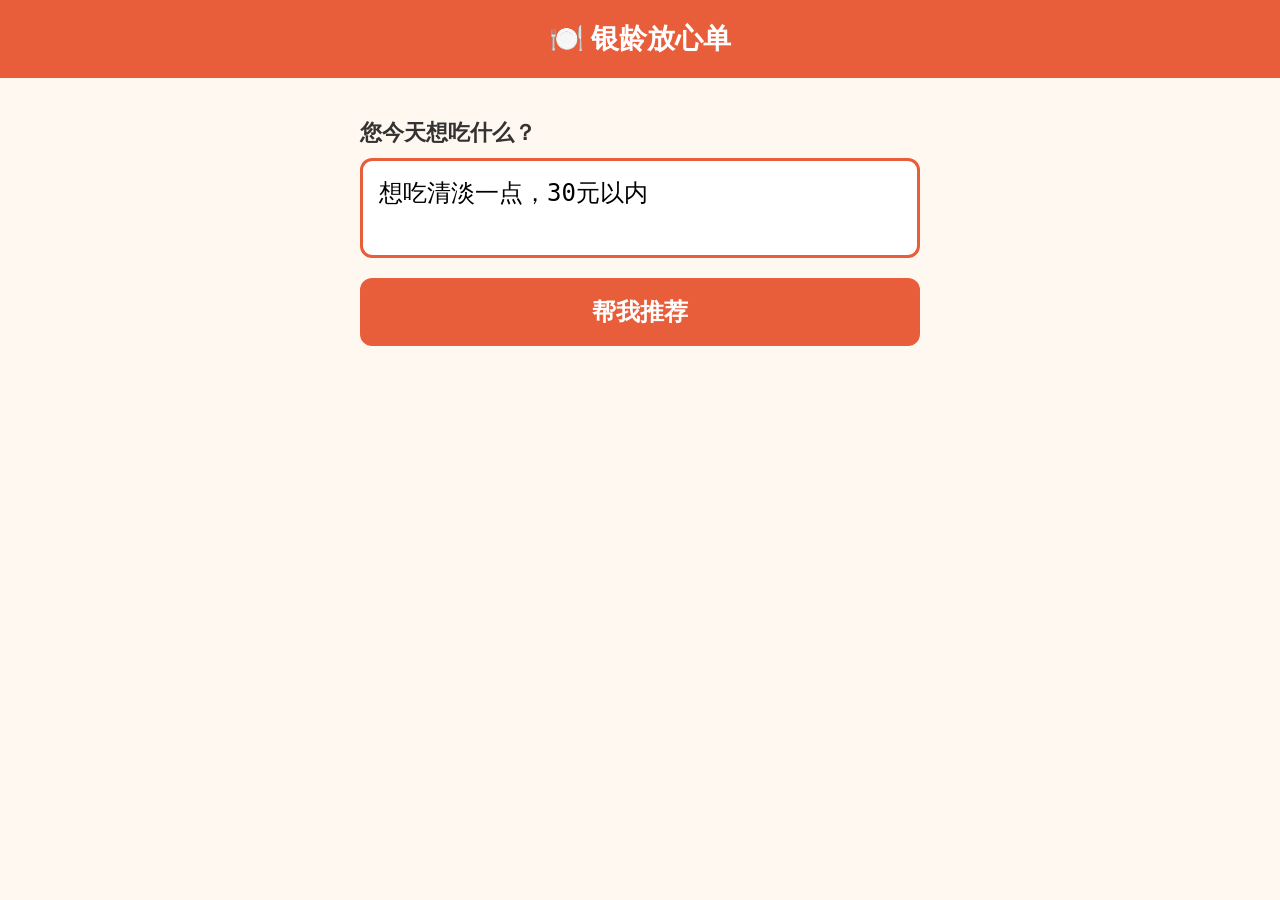
==== frontend/elder/index.html @ e3188aa1 "初始化项目骨架：FastAPI后端 + 分层架构 + 接口契约 + 模拟数据 + 前端页面模板" ====
﻿<!DOCTYPE html>
<html lang="zh-CN">
<head>
<meta charset="UTF-8">
<meta name="viewport" content="width=device-width, initial-scale=1.0">
<title>银龄放心单 - 老人端</title>
<style>
  * { margin: 0; padding: 0; box-sizing: border-box; }
  body { font-family: "Microsoft YaHei", sans-serif; background: #FFF8F0; color: #333; min-height: 100vh; }
  .header { background: #E85D3A; color: #fff; padding: 20px; text-align: center; font-size: 28px; font-weight: bold; }
  .container { max-width: 600px; margin: 0 auto; padding: 20px; }
  .input-area { margin: 20px 0; }
  .input-area label { font-size: 22px; font-weight: bold; display: block; margin-bottom: 10px; }
  .input-area textarea {
    width: 100%; height: 100px; font-size: 24px; padding: 16px;
    border: 3px solid #E85D3A; border-radius: 12px; resize: none;
  }
  .btn {
    display: block; width: 100%; padding: 18px; font-size: 24px; font-weight: bold;
    border: none; border-radius: 12px; cursor: pointer; margin-top: 16px; color: #fff;
  }
  .btn-primary { background: #E85D3A; }
  .btn-primary:hover { background: #D14A28; }
  .btn-success { background: #4CAF50; }
  .btn-success:hover { background: #388E3C; }
  .meal-card {
    background: #fff; border: 3px solid #ddd; border-radius: 16px;
    padding: 20px; margin: 12px 0; font-size: 20px; cursor: pointer;
    transition: all 0.2s;
  }
  .meal-card:hover { border-color: #E85D3A; box-shadow: 0 4px 12px rgba(232,93,58,0.2); }
  .meal-card.selected { border-color: #E85D3A; background: #FFF0EB; }
  .meal-name { font-size: 24px; font-weight: bold; color: #E85D3A; }
  .meal-desc { margin: 8px 0; color: #666; font-size: 18px; }
  .meal-price { font-size: 22px; font-weight: bold; color: #333; }
  .meal-tags { margin-top: 8px; }
  .tag { display: inline-block; background: #FFF0EB; color: #E85D3A; padding: 4px 12px; border-radius: 20px; font-size: 14px; margin-right: 6px; }
  .query-summary { background: #E3F2FD; border-radius: 12px; padding: 16px; margin: 16px 0; font-size: 18px; }
  .hidden { display: none; }
  .order-status {
    background: #fff; border: 3px solid #4CAF50; border-radius: 16px;
    padding: 24px; margin: 16px 0; text-align: center;
  }
  .order-status h2 { color: #4CAF50; font-size: 26px; }
  .status-label { font-size: 22px; color: #E85D3A; font-weight: bold; margin: 12px 0; }
  .confirm-area { text-align: center; margin-top: 20px; }
</style>
</head>
<body>
<div class="header">🍽️ 银龄放心单</div>
<div class="container">
  <!-- Step 1: Input -->
  <div id="step-input" class="input-area">
    <label for="userInput">您今天想吃什么？</label>
    <textarea id="userInput" placeholder="例如：想吃清淡一点，30元以内">想吃清淡一点，30元以内</textarea>
    <button class="btn btn-primary" onclick="getRecommendations()">帮我推荐</button>
  </div>

  <!-- Step 2: Recommendations -->
  <div id="step-recommend" class="hidden">
    <div class="query-summary" id="querySummary"></div>
    <div id="mealList"></div>
    <button class="btn btn-primary hidden" id="btnOrder" onclick="placeOrder()">就选这个，下单</button>
  </div>

  <!-- Step 3: Order Status -->
  <div id="step-order" class="hidden">
    <div class="order-status">
      <h2>✅ 已下单</h2>
      <p class="status-label" id="orderStatusText">订单准备中...</p>
      <p id="orderDetail"></p>
      <button class="btn btn-primary" style="margin-top:16px" onclick="advanceOrder()">模拟下一步（制作/配送）</button>
    </div>
  </div>

  <!-- Step 4: Confirm -->
  <div id="step-confirm" class="hidden">
    <div class="order-status" style="border-color:#E85D3A">
      <h2 style="color:#E85D3A">📦 外卖已送达</h2>
      <p style="font-size:20px;margin:12px 0">您已经收到餐食了吗？</p>
      <div class="confirm-area">
        <button class="btn btn-success" onclick="confirmReceived()">我收到了</button>
      </div>
    </div>
  </div>

  <!-- Done -->
  <div id="step-done" class="hidden">
    <div class="order-status">
      <h2>🎉 已确认收餐</h2>
      <p style="font-size:20px;margin:12px 0">祝您用餐愉快！</p>
      <button class="btn btn-primary" style="margin-top:16px" onclick="location.reload()">再点一单</button>
    </div>
  </div>
</div>

<script>
const API = 'http://localhost:8000';
let selectedMealId = null;
let orderId = null;

function showStep(step) {
  ['step-input','step-recommend','step-order','step-confirm','step-done'].forEach(s => {
    document.getElementById(s).classList.add('hidden');
  });
  document.getElementById(step).classList.remove('hidden');
}

async function getRecommendations() {
  const text = document.getElementById('userInput').value.trim();
  if (!text) return alert('请输入您的需求');
  const res = await fetch(API + '/api/meals/recommend', {
    method: 'POST', headers: {'Content-Type':'application/json'},
    body: JSON.stringify({ text_input: text })
  });
  const data = await res.json();
  document.getElementById('querySummary').textContent = '🔍 ' + data.query_summary;
  const list = document.getElementById('mealList');
  list.innerHTML = '';
  const tagMap = {low_oil:'低油',low_salt:'低盐',low_sugar:'低糖',soft_food:'软烂',none:'无'};
  data.meals.forEach(meal => {
    const tags = (meal.dietary_tags||[]).map(t => '<span class="tag">' + (tagMap[t]||t) + '</span>').join('');
    const card = document.createElement('div');
    card.className = 'meal-card';
    card.innerHTML = '<div class="meal-name">' + meal.name + '</div>' +
      '<div class="meal-desc">' + meal.description + '</div>' +
      '<div class="meal-price">¥' + meal.price + '</div>' +
      '<div class="meal-tags">' + tags + '</div>';
    card.onclick = () => {
      document.querySelectorAll('.meal-card').forEach(c => c.classList.remove('selected'));
      card.classList.add('selected');
      selectedMealId = meal.id;
      document.getElementById('btnOrder').classList.remove('hidden');
    };
    list.appendChild(card);
  });
  showStep('step-recommend');
}

async function placeOrder() {
  if (!selectedMealId) return;
  const res = await fetch(API + '/api/orders', {
    method: 'POST', headers: {'Content-Type':'application/json'},
    body: JSON.stringify({ meal_id: selectedMealId, elder_id: 'elder_001', family_id: 'family_001' })
  });
  const data = await res.json();
  orderId = data.order_id;
  document.getElementById('orderStatusText').textContent = '状态：已创建，等待制作';
  document.getElementById('orderDetail').textContent = '订单号：' + orderId;
  showStep('step-order');
}

async function advanceOrder() {
  const res = await fetch(API + '/api/orders/' + orderId + '/advance', { method: 'POST' });
  const data = await res.json();
  const statusMap = {created:'已创建',paid:'已支付',preparing:'制作中',delivering:'配送中',delivered:'已送达'};
  document.getElementById('orderStatusText').textContent = '状态：' + (statusMap[data.status] || data.status);
  if (data.status === 'delivered') {
    showStep('step-confirm');
  }
}

async function confirmReceived() {
  const res = await fetch(API + '/api/orders/confirm', {
    method: 'POST', headers: {'Content-Type':'application/json'},
    body: JSON.stringify({ order_id: orderId, action: 'confirm' })
  });
  showStep('step-done');
}
</script>
</body>
</html>
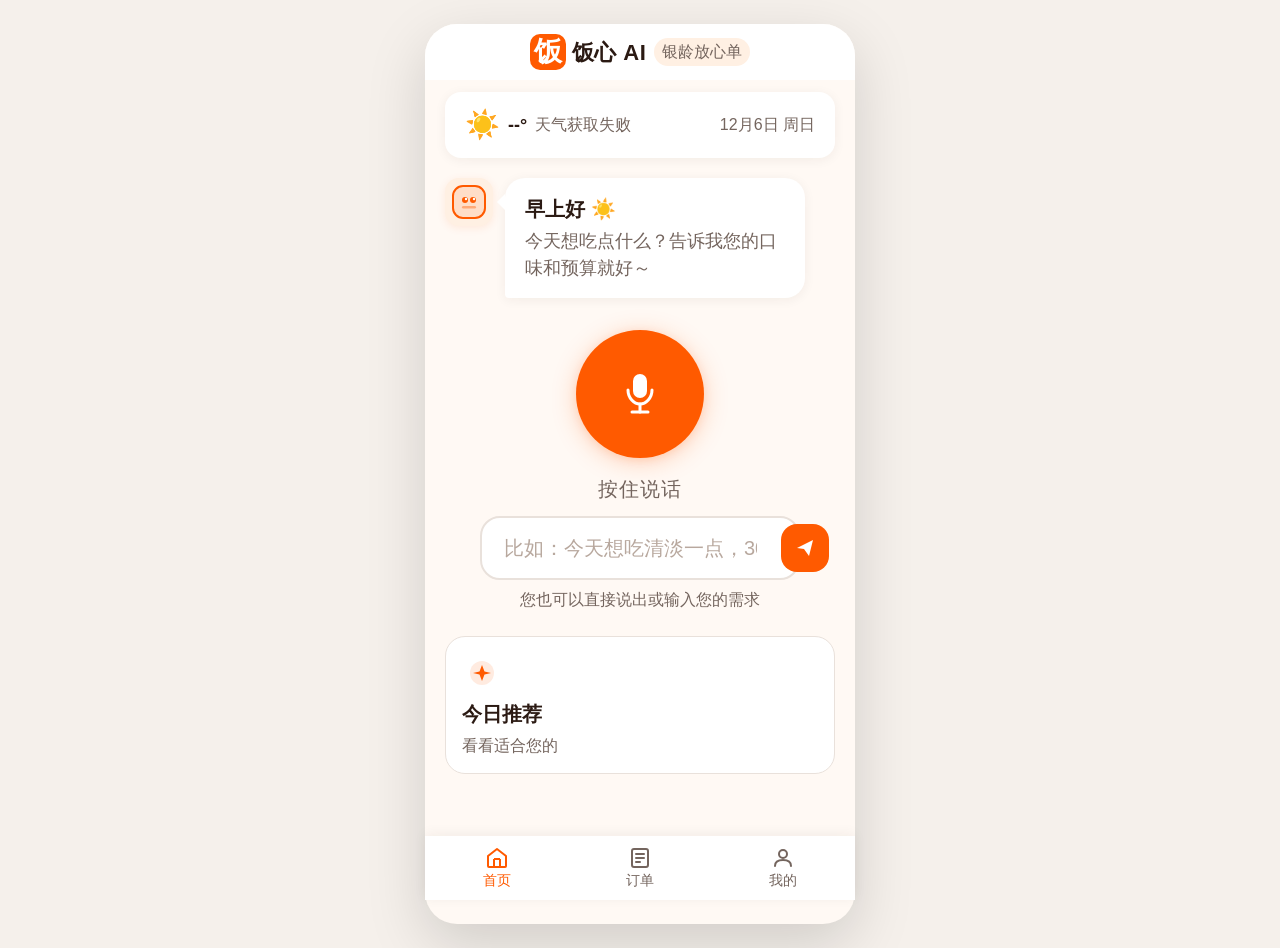
==== commit 92e3ed7c: "v1.0.0 Silver-Meal 完成fit初始化，基线可用版本" ====
--- a/frontend/elder/index.html
+++ b/frontend/elder/index.html
@@ -1,172 +1,585 @@
-﻿<!DOCTYPE html>
+<!DOCTYPE html>
 <html lang="zh-CN">
 <head>
-<meta charset="UTF-8">
-<meta name="viewport" content="width=device-width, initial-scale=1.0">
-<title>银龄放心单 - 老人端</title>
-<style>
-  * { margin: 0; padding: 0; box-sizing: border-box; }
-  body { font-family: "Microsoft YaHei", sans-serif; background: #FFF8F0; color: #333; min-height: 100vh; }
-  .header { background: #E85D3A; color: #fff; padding: 20px; text-align: center; font-size: 28px; font-weight: bold; }
-  .container { max-width: 600px; margin: 0 auto; padding: 20px; }
-  .input-area { margin: 20px 0; }
-  .input-area label { font-size: 22px; font-weight: bold; display: block; margin-bottom: 10px; }
-  .input-area textarea {
-    width: 100%; height: 100px; font-size: 24px; padding: 16px;
-    border: 3px solid #E85D3A; border-radius: 12px; resize: none;
-  }
-  .btn {
-    display: block; width: 100%; padding: 18px; font-size: 24px; font-weight: bold;
-    border: none; border-radius: 12px; cursor: pointer; margin-top: 16px; color: #fff;
-  }
-  .btn-primary { background: #E85D3A; }
-  .btn-primary:hover { background: #D14A28; }
-  .btn-success { background: #4CAF50; }
-  .btn-success:hover { background: #388E3C; }
-  .meal-card {
-    background: #fff; border: 3px solid #ddd; border-radius: 16px;
-    padding: 20px; margin: 12px 0; font-size: 20px; cursor: pointer;
-    transition: all 0.2s;
-  }
-  .meal-card:hover { border-color: #E85D3A; box-shadow: 0 4px 12px rgba(232,93,58,0.2); }
-  .meal-card.selected { border-color: #E85D3A; background: #FFF0EB; }
-  .meal-name { font-size: 24px; font-weight: bold; color: #E85D3A; }
-  .meal-desc { margin: 8px 0; color: #666; font-size: 18px; }
-  .meal-price { font-size: 22px; font-weight: bold; color: #333; }
-  .meal-tags { margin-top: 8px; }
-  .tag { display: inline-block; background: #FFF0EB; color: #E85D3A; padding: 4px 12px; border-radius: 20px; font-size: 14px; margin-right: 6px; }
-  .query-summary { background: #E3F2FD; border-radius: 12px; padding: 16px; margin: 16px 0; font-size: 18px; }
-  .hidden { display: none; }
-  .order-status {
-    background: #fff; border: 3px solid #4CAF50; border-radius: 16px;
-    padding: 24px; margin: 16px 0; text-align: center;
-  }
-  .order-status h2 { color: #4CAF50; font-size: 26px; }
-  .status-label { font-size: 22px; color: #E85D3A; font-weight: bold; margin: 12px 0; }
-  .confirm-area { text-align: center; margin-top: 20px; }
-</style>
+  <meta charset="UTF-8">
+  <meta name="viewport" content="width=device-width, initial-scale=1.0, user-scalable=no">
+  <meta http-equiv="Cache-Control" content="no-cache, no-store, must-revalidate">
+  <meta http-equiv="Pragma" content="no-cache">
+  <meta http-equiv="Expires" content="0">
+  <title>饭心 AI · 银龄放心单</title>
+  <link rel="stylesheet" href="css/style.css?v=20260802l">
 </head>
 <body>
-<div class="header">🍽️ 银龄放心单</div>
-<div class="container">
-  <!-- Step 1: Input -->
-  <div id="step-input" class="input-area">
-    <label for="userInput">您今天想吃什么？</label>
-    <textarea id="userInput" placeholder="例如：想吃清淡一点，30元以内">想吃清淡一点，30元以内</textarea>
-    <button class="btn btn-primary" onclick="getRecommendations()">帮我推荐</button>
+
+<div class="app-container">
+
+  <!-- ============================================================ -->
+  <!-- 共享 Toast                                                      -->
+  <!-- ============================================================ -->
+  <div class="toast" id="toast" style="display:none;"></div>
+
+  <!-- 家属留言弹窗 -->
+  <div class="msg-popup hide" id="msgPopup">
+    <div class="msg-popup-inner" id="msgPopupInner">
+      <div class="msg-popup-icon">💬</div>
+      <div class="msg-popup-text">
+        <div class="msg-popup-from"><span id="msgPopupFrom">家属留言</span><span class="time" id="msgPopupTime"></span></div>
+        <div class="msg-popup-body" id="msgPopupBody"></div>
+      </div>
+      <button class="msg-popup-close" id="msgPopupClose" aria-label="关闭">✕</button>
+    </div>
   </div>
 
-  <!-- Step 2: Recommendations -->
-  <div id="step-recommend" class="hidden">
-    <div class="query-summary" id="querySummary"></div>
-    <div id="mealList"></div>
-    <button class="btn btn-primary hidden" id="btnOrder" onclick="placeOrder()">就选这个，下单</button>
+  <!-- 语音错误提示弹窗 -->
+  <div class="voice-error-overlay" id="voiceErrorOverlay" style="display:none;">
+    <div class="voice-error-box">
+      <div class="voice-error-icon">🎤</div>
+      <p class="voice-error-title">无法使用语音</p>
+      <p class="voice-error-desc" id="voiceErrorDesc"></p>
+      <button class="voice-error-btn" id="voiceErrorClose">我知道了</button>
+    </div>
   </div>
 
-  <!-- Step 3: Order Status -->
-  <div id="step-order" class="hidden">
-    <div class="order-status">
-      <h2>✅ 已下单</h2>
-      <p class="status-label" id="orderStatusText">订单准备中...</p>
-      <p id="orderDetail"></p>
-      <button class="btn btn-primary" style="margin-top:16px" onclick="advanceOrder()">模拟下一步（制作/配送）</button>
+  <!-- 取消订单确认弹窗 -->
+  <div class="cancel-confirm-overlay" id="cancelConfirmOverlay" style="display:none;">
+    <div class="cancel-confirm-box">
+      <div class="cancel-confirm-icon">🤔</div>
+      <p class="cancel-confirm-title">取消订单</p>
+      <p class="cancel-confirm-desc">确定要取消这份订单吗？</p>
+      <div class="cancel-confirm-actions">
+        <button class="cancel-confirm-btn cancel-confirm-btn--no" id="cancelNoBtn">不取消</button>
+        <button class="cancel-confirm-btn cancel-confirm-btn--yes" id="cancelYesBtn">确认取消</button>
+      </div>
     </div>
   </div>
 
-  <!-- Step 4: Confirm -->
-  <div id="step-confirm" class="hidden">
-    <div class="order-status" style="border-color:#E85D3A">
-      <h2 style="color:#E85D3A">📦 外卖已送达</h2>
-      <p style="font-size:20px;margin:12px 0">您已经收到餐食了吗？</p>
-      <div class="confirm-area">
-        <button class="btn btn-success" onclick="confirmReceived()">我收到了</button>
-      </div>
-    </div>
-  </div>
-
-  <!-- Done -->
-  <div id="step-done" class="hidden">
-    <div class="order-status">
-      <h2>🎉 已确认收餐</h2>
-      <p style="font-size:20px;margin:12px 0">祝您用餐愉快！</p>
-      <button class="btn btn-primary" style="margin-top:16px" onclick="location.reload()">再点一单</button>
-    </div>
-  </div>
+  <!-- ============================================================ -->
+  <!-- PAGE 01: AI 首页                                                -->
+  <!-- ============================================================ -->
+  <section class="page page--active" id="page-home">
+    <header class="brand-header">
+      <div class="brand-logo">
+        <div class="logo-icon-text">饭</div>
+        <span class="brand-name">饭心 AI</span>
+      </div>
+      <span class="brand-tag">银龄放心单</span>
+    </header>
+    <div class="weather-strip" id="weatherStrip">
+      <div class="weather-info">
+        <span class="weather-icon" id="weatherIcon">☀️</span>
+        <span class="weather-temp" id="weatherTemp">32°</span>
+        <span class="weather-desc" id="weatherDesc">晴朗</span>
+      </div>
+      <span class="weather-date" id="weatherDate"></span>
+    </div>
+    <div class="greeting-card">
+      <div class="greeting-avatar">
+        <svg viewBox="0 0 40 40" fill="none"><rect x="4" y="4" width="32" height="32" rx="10" fill="#FF5A00" opacity=".12"/><rect x="4" y="4" width="32" height="32" rx="10" stroke="#FF5A00" stroke-width="2"/><circle cx="16" cy="18" r="3" fill="#FF5A00"/><circle cx="24" cy="18" r="3" fill="#FF5A00"/><circle cx="17" cy="17" r="1.2" fill="white"/><circle cx="25" cy="17" r="1.2" fill="white"/><rect x="13" y="24" width="14" height="2.5" rx="1.2" fill="#FF5A00" opacity=".4"/></svg>
+      </div>
+      <div class="greeting-bubble">
+        <p class="greeting-title" id="greetingTitle">下午好 ☀️</p>
+        <p class="greeting-subtitle">今天想吃点什么？告诉我您的口味和预算就好～</p>
+      </div>
+    </div>
+    <div class="voice-section">
+      <button class="voice-btn" id="voiceBtn" aria-label="按住说话">
+        <div class="voice-btn-ring" id="voiceBtnRing"></div>
+        <div class="voice-btn-inner">
+          <svg class="mic-icon" viewBox="0 0 48 48" fill="none"><rect x="17" y="4" width="14" height="24" rx="7" fill="white"/><path d="M12 20C12 28 18 34 24 34C30 34 36 28 36 20" stroke="white" stroke-width="3" stroke-linecap="round"/><line x1="24" y1="34" x2="24" y2="42" stroke="white" stroke-width="3" stroke-linecap="round"/><line x1="16" y1="42" x2="32" y2="42" stroke="white" stroke-width="3" stroke-linecap="round"/></svg>
+        </div>
+      </button>
+      <p class="voice-hint" id="voiceHint">按住说话</p>
+      <div class="voice-fallback" id="voiceFallback">
+        <div class="text-input-group">
+          <input type="text" class="text-input" id="textInput" placeholder="比如：今天想吃清淡一点，30元以内" maxlength="200">
+          <button class="send-btn" id="sendTextBtn" aria-label="发送">
+            <svg viewBox="0 0 24 24" width="24" height="24" fill="none"><path d="M4 12L20 4L16 20L11 13L4 12Z" fill="white"/></svg>
+          </button>
+        </div>
+        <p class="fallback-hint">您也可以直接说出或输入您的需求</p>
+      </div>
+    </div>
+    <div class="quick-actions">
+      <button class="quick-card" id="todayRecommend">
+        <div class="quick-card-icon quick-card-icon--recommend">
+          <svg viewBox="0 0 32 32" fill="none"><circle cx="16" cy="16" r="12" fill="#FF5A00" opacity=".12"/><path d="M16 8L18.5 14.5L25 16L18.5 17.5L16 24L13.5 17.5L7 16L13.5 14.5L16 8Z" fill="#FF5A00"/></svg>
+        </div>
+        <span class="quick-card-label">今日推荐</span>
+        <span class="quick-card-desc">看看适合您的</span>
+      </button>
+      <button class="quick-card quick-card--hidden" id="reorderBtn">
+        <div class="quick-card-icon quick-card-icon--reorder">
+          <svg viewBox="0 0 32 32" fill="none"><rect x="6" y="6" width="20" height="20" rx="4" fill="#FF5A00" opacity=".12"/><path d="M12 16C13.5 14 17 11 20 16C23 21 18 24 16 24C14 24 13 23 12 22" stroke="#FF5A00" stroke-width="2" stroke-linecap="round"/><path d="M12 16L12 12M12 16L16 16" stroke="#FF5A00" stroke-width="2" stroke-linecap="round" stroke-linejoin="round"/></svg>
+        </div>
+        <span class="quick-card-label">再来一份</span>
+        <span class="quick-card-desc" id="reorderDesc">上次点过的</span>
+      </button>
+    </div>
+    <nav class="bottom-nav">
+      <button class="nav-item nav-item--active" data-page="home">
+        <svg class="nav-icon" viewBox="0 0 24 24" fill="none"><path d="M3 10L12 3L21 10V20C21 20.5 20.5 21 20 21H4C3.5 21 3 20.5 3 20V10Z" stroke="currentColor" stroke-width="2" stroke-linejoin="round"/><line x1="9" y1="21" x2="9" y2="13" stroke="currentColor" stroke-width="2"/><line x1="15" y1="21" x2="15" y2="13" stroke="currentColor" stroke-width="2"/><line x1="9" y1="13" x2="15" y2="13" stroke="currentColor" stroke-width="2"/></svg>
+        <span class="nav-label">首页</span>
+      </button>
+      <button class="nav-item" data-page="orders">
+        <svg class="nav-icon" viewBox="0 0 24 24" fill="none"><rect x="4" y="3" width="16" height="18" rx="2" stroke="currentColor" stroke-width="2"/><line x1="8" y1="8" x2="16" y2="8" stroke="currentColor" stroke-width="2" stroke-linecap="round"/><line x1="8" y1="12" x2="16" y2="12" stroke="currentColor" stroke-width="2" stroke-linecap="round"/><line x1="8" y1="16" x2="12" y2="16" stroke="currentColor" stroke-width="2" stroke-linecap="round"/></svg>
+        <span class="nav-label">订单</span>
+      </button>
+      <button class="nav-item" data-page="profile">
+        <svg class="nav-icon" viewBox="0 0 24 24" fill="none"><circle cx="12" cy="8" r="4" stroke="currentColor" stroke-width="2"/><path d="M4 20C4 16 7.5 14 12 14C16.5 14 20 16 20 20" stroke="currentColor" stroke-width="2" stroke-linecap="round"/></svg>
+        <span class="nav-label">我的</span>
+      </button>
+    </nav>
+  </section>
+
+  <!-- ============================================================ -->
+  <!-- PAGE 02: AI 思考中                                              -->
+  <!-- ============================================================ -->
+  <section class="page" id="page-thinking">
+    <header class="progress-header">
+      <button class="back-btn" data-back="home">
+        <svg viewBox="0 0 24 24" width="24" height="24" fill="none"><path d="M15 4L7 12L15 20" stroke="currentColor" stroke-width="2.5" stroke-linecap="round" stroke-linejoin="round"/></svg>
+      </button>
+      <span class="progress-title">AI正在为您安排</span>
+      <div class="header-spacer"></div>
+    </header>
+    <div class="ai-character-area">
+      <div class="ai-character" id="aiCharacter">
+        <svg viewBox="0 0 120 120" fill="none"><circle cx="60" cy="70" r="38" fill="#FFF0E3" class="ai-glow"/><line x1="60" y1="6" x2="60" y2="22" stroke="#FF5A00" stroke-width="3" stroke-linecap="round"/><circle cx="60" cy="4" r="5" fill="#FF5A00" class="ai-antenna-dot"/><rect x="28" y="22" width="64" height="50" rx="14" fill="white" stroke="#FF5A00" stroke-width="3"/><circle cx="44" cy="46" r="7" fill="#FF5A00"/><circle cx="76" cy="46" r="7" fill="#FF5A00"/><circle cx="46" cy="44" r="3" fill="white" class="ai-eye-shine"/><circle cx="78" cy="44" r="3" fill="white" class="ai-eye-shine"/><rect x="43" y="57" width="34" height="4" rx="2" fill="#FF5A00" opacity=".5"/><rect x="18" y="38" width="12" height="20" rx="4" fill="#FFF0E3" stroke="#FF5A00" stroke-width="2.5"/><rect x="90" y="38" width="12" height="20" rx="4" fill="#FFF0E3" stroke="#FF5A00" stroke-width="2.5"/><rect x="34" y="76" width="52" height="36" rx="8" fill="white" stroke="#FF5A00" stroke-width="3"/><circle cx="60" cy="90" r="5" fill="#FF5A00" class="ai-heartbeat"/></svg>
+      </div>
+      <div class="thinking-dots" id="thinkingDots">
+        <span class="dot"></span><span class="dot"></span><span class="dot"></span>
+      </div>
+    </div>
+    <div class="analysis-timeline" id="analysisTimeline">
+      <div class="timeline-step" data-step="1">
+        <div class="timeline-indicator">
+          <div class="timeline-dot">
+            <svg class="step-icon step-icon--pending" viewBox="0 0 24 24"><circle cx="12" cy="12" r="10" stroke="#E9E1DB" stroke-width="2"/></svg>
+            <svg class="step-icon step-icon--active" viewBox="0 0 24 24"><circle cx="12" cy="12" r="10" stroke="#FF5A00" stroke-width="2.5"/><circle cx="12" cy="12" r="4" fill="#FF5A00" class="pulse-dot"/></svg>
+            <svg class="step-icon step-icon--done" viewBox="0 0 24 24"><circle cx="12" cy="12" r="10" fill="#35B84A" stroke="#35B84A" stroke-width="2"/><path d="M7 12L10.5 15.5L17 9" stroke="white" stroke-width="2.5" stroke-linecap="round" stroke-linejoin="round"/></svg>
+          </div>
+          <div class="timeline-line"></div>
+        </div>
+        <div class="timeline-content"><div class="step-header"><span class="step-num">1</span><h3 class="step-title">理解需求</h3></div><p class="step-desc" data-default="正在理解您说的口味、预算和偏好...">正在理解您说的口味、预算和偏好...</p></div>
+      </div>
+      <div class="timeline-step" data-step="2">
+        <div class="timeline-indicator">
+          <div class="timeline-dot">
+            <svg class="step-icon step-icon--pending" viewBox="0 0 24 24"><circle cx="12" cy="12" r="10" stroke="#E9E1DB" stroke-width="2"/></svg>
+            <svg class="step-icon step-icon--active" viewBox="0 0 24 24"><circle cx="12" cy="12" r="10" stroke="#FF5A00" stroke-width="2.5"/><circle cx="12" cy="12" r="4" fill="#FF5A00" class="pulse-dot"/></svg>
+            <svg class="step-icon step-icon--done" viewBox="0 0 24 24"><circle cx="12" cy="12" r="10" fill="#35B84A" stroke="#35B84A" stroke-width="2"/><path d="M7 12L10.5 15.5L17 9" stroke="white" stroke-width="2.5" stroke-linecap="round" stroke-linejoin="round"/></svg>
+          </div>
+          <div class="timeline-line"></div>
+        </div>
+        <div class="timeline-content"><div class="step-header"><span class="step-num">2</span><h3 class="step-title">查看家庭设置</h3></div><p class="step-desc" data-default="检查家属设定的饮食规则和预算上限...">检查家属设定的饮食规则和预算上限...</p></div>
+      </div>
+      <div class="timeline-step" data-step="3">
+        <div class="timeline-indicator">
+          <div class="timeline-dot">
+            <svg class="step-icon step-icon--pending" viewBox="0 0 24 24"><circle cx="12" cy="12" r="10" stroke="#E9E1DB" stroke-width="2"/></svg>
+            <svg class="step-icon step-icon--active" viewBox="0 0 24 24"><circle cx="12" cy="12" r="10" stroke="#FF5A00" stroke-width="2.5"/><circle cx="12" cy="12" r="4" fill="#FF5A00" class="pulse-dot"/></svg>
+            <svg class="step-icon step-icon--done" viewBox="0 0 24 24"><circle cx="12" cy="12" r="10" fill="#35B84A" stroke="#35B84A" stroke-width="2"/><path d="M7 12L10.5 15.5L17 9" stroke="white" stroke-width="2.5" stroke-linecap="round" stroke-linejoin="round"/></svg>
+          </div>
+          <div class="timeline-line"></div>
+        </div>
+        <div class="timeline-content"><div class="step-header"><span class="step-num">3</span><h3 class="step-title">分析餐品</h3></div><p class="step-desc" data-default="根据需求筛选合适的餐品，排除不符合的选项...">根据需求筛选合适的餐品，排除不符合的选项...</p></div>
+      </div>
+      <div class="timeline-step" data-step="4">
+        <div class="timeline-indicator">
+          <div class="timeline-dot">
+            <svg class="step-icon step-icon--pending" viewBox="0 0 24 24"><circle cx="12" cy="12" r="10" stroke="#E9E1DB" stroke-width="2"/></svg>
+            <svg class="step-icon step-icon--active" viewBox="0 0 24 24"><circle cx="12" cy="12" r="10" stroke="#FF5A00" stroke-width="2.5"/><circle cx="12" cy="12" r="4" fill="#FF5A00" class="pulse-dot"/></svg>
+            <svg class="step-icon step-icon--done" viewBox="0 0 24 24"><circle cx="12" cy="12" r="10" fill="#35B84A" stroke="#35B84A" stroke-width="2"/><path d="M7 12L10.5 15.5L17 9" stroke="white" stroke-width="2.5" stroke-linecap="round" stroke-linejoin="round"/></svg>
+          </div>
+        </div>
+        <div class="timeline-content"><div class="step-header"><span class="step-num">4</span><h3 class="step-title">生成方案</h3></div><p class="step-desc" data-default="综合评分，为您生成最佳推荐结果...">综合评分，为您生成最佳推荐结果...</p></div>
+      </div>
+    </div>
+    <div class="bottom-hint" id="bottomHint">
+      <div class="bottom-hint-bounce">
+        <svg class="hint-dot-icon" viewBox="0 0 16 16" width="16" height="16"><circle cx="8" cy="8" r="6" fill="#FF5A00" opacity=".3"/><circle cx="8" cy="8" r="3" fill="#FF5A00"/></svg>
+        <span class="hint-text" id="bottomHintText">马上就好，正在为您找到合适的午餐！</span>
+      </div>
+    </div>
+    <div class="timeout-fallback" id="timeoutFallback" style="display:none;">
+      <p class="timeout-hint">AI 响应时间较长</p>
+      <button class="fallback-btn" id="fallbackBtn">用本地推荐继续</button>
+    </div>
+  </section>
+
+  <!-- ============================================================ -->
+  <!-- PAGE 03: 推荐结果                                                -->
+  <!-- ============================================================ -->
+  <section class="page" id="page-recommend">
+    <header class="page-header">
+      <button class="back-btn" data-back="thinking">
+        <svg viewBox="0 0 24 24" width="24" height="24" fill="none"><path d="M15 4L7 12L15 20" stroke="currentColor" stroke-width="2.5" stroke-linecap="round" stroke-linejoin="round"/></svg>
+      </button>
+      <span class="page-title">推荐结果</span>
+      <div class="header-spacer"></div>
+    </header>
+    <div class="query-summary" id="querySummary">
+      <svg class="query-icon" viewBox="0 0 24 24" width="22" height="22" fill="none" aria-hidden="true">
+        <path d="M17.5 2.5C18 6.2 20.3 8.5 24 9C20.3 9.5 18 11.8 17.5 15.5C17 11.8 14.7 9.5 11 9C14.7 8.5 17 6.2 17.5 2.5Z" fill="#FF5A00"/>
+        <path d="M6.8 11.5C7.1 13.6 8.4 14.9 10.5 15.2C8.4 15.5 7.1 16.8 6.8 18.9C6.5 16.8 5.2 15.5 3.1 15.2C5.2 14.9 6.5 13.6 6.8 11.5Z" fill="#FF8A3D"/>
+      </svg>
+      <span class="query-text" id="queryText">为您找到以下推荐</span>
+    </div>
+    <div class="meal-hero-card">
+      <div class="meal-tags" id="mealTags"></div>
+      <div class="meal-image-area" id="mealImageArea">
+        <div class="meal-placeholder">
+          <svg viewBox="0 0 200 160" fill="none"><ellipse cx="100" cy="120" rx="90" ry="20" fill="#E9E1DB" opacity=".5"/><ellipse cx="100" cy="90" rx="75" ry="50" fill="white" stroke="#E9E1DB" stroke-width="2"/><ellipse cx="100" cy="85" rx="55" ry="35" fill="#FFF9F4"/><ellipse cx="75" cy="78" rx="25" ry="18" fill="white" stroke="#E9E1DB" stroke-width="1.5"/><path d="M95 65C100 55 115 55 125 60C130 63 132 68 128 72" fill="#FF5A00" opacity=".2" stroke="#FF5A00" stroke-width="2" stroke-linecap="round"/><circle cx="128" cy="68" r="2" fill="#FF5A00" opacity=".5"/><circle cx="60" cy="80" r="12" fill="#35B84A" opacity=".15" stroke="#35B84A" stroke-width="1.5"/><circle cx="105" cy="95" r="10" fill="#F28C28" opacity=".15" stroke="#F28C28" stroke-width="1.5"/><line x1="35" y1="30" x2="80" y2="100" stroke="#74655E" stroke-width="2.5" stroke-linecap="round"/><line x1="55" y1="28" x2="100" y2="98" stroke="#74655E" stroke-width="2.5" stroke-linecap="round"/></svg>
+        </div>
+        <img class="meal-image" id="mealImage" src="" alt="" style="display:none;">
+      </div>
+      <h1 class="meal-name" id="mealName">清蒸鲈鱼套餐</h1>
+      <p class="meal-desc" id="mealDesc">清蒸鲈鱼配时蔬和米饭，低油低盐，适合清淡饮食</p>
+      <div class="price-delivery-row">
+        <div class="price-block"><span class="price-symbol">¥</span><span class="price-value" id="mealPrice">28</span><span class="price-unit">.00</span></div>
+        <div class="delivery-block">
+          <svg class="delivery-icon" viewBox="0 0 20 20" width="18" height="18"><circle cx="10" cy="10" r="9" stroke="#74655E" stroke-width="1.5"/><path d="M10 5V10L13 13" stroke="#74655E" stroke-width="1.5" stroke-linecap="round"/></svg>
+          <span class="delivery-text">预计 <strong id="mealEta">35</strong> 分钟送达</span>
+        </div>
+      </div>
+      <div class="card-divider"></div>
+      <div class="reason-section">
+        <h3 class="reason-title">为您推荐的理由</h3>
+        <ul class="reason-list" id="reasonList"></ul>
+      </div>
+    </div>
+    <div class="primary-cta-area">
+      <button class="primary-cta-btn" id="orderBtn"><span class="cta-text">就吃这个</span></button>
+      <button class="swap-btn" id="swapBtn">换一个看看</button>
+    </div>
+  </section>
+
+  <!-- ============================================================ -->
+  <!-- PAGE 04: 订单配送中                                              -->
+  <!-- ============================================================ -->
+  <section class="page" id="page-delivery">
+    <header class="page-header">
+      <div class="header-spacer"></div>
+      <span class="page-title" id="deliveryTitle">订单配送中</span>
+      <div class="header-spacer"></div>
+    </header>
+    <div class="delivery-meal-card">
+      <div class="delivery-meal-imgwrap">
+        <img class="delivery-meal-img" id="deliveryMealImg" src="" alt="" style="display:none;">
+        <div class="delivery-meal-ph" id="deliveryMealPh">
+          <svg viewBox="0 0 200 140" fill="none"><ellipse cx="100" cy="105" rx="80" ry="18" fill="#E9E1DB" opacity=".4"/><ellipse cx="100" cy="80" rx="65" ry="42" fill="white" stroke="#E9E1DB" stroke-width="2"/><ellipse cx="100" cy="76" rx="48" ry="30" fill="#FFF9F4"/><ellipse cx="78" cy="70" rx="20" ry="14" fill="white" stroke="#E9E1DB" stroke-width="1.5"/><path d="M92 58C98 48 112 48 120 54" fill="#FF5A00" opacity=".2" stroke="#FF5A00" stroke-width="2" stroke-linecap="round"/><circle cx="55" cy="72" r="10" fill="#35B84A" opacity=".15" stroke="#35B84A" stroke-width="1.5"/><circle cx="95" cy="85" r="8" fill="#F28C28" opacity=".15" stroke="#F28C28" stroke-width="1.5"/></svg>
+        </div>
+      </div>
+      <div class="delivery-meal-meta">
+        <span class="delivery-meal-name" id="deliveryMealName">正在为您准备餐品...</span>
+        <span class="delivery-meal-price" id="deliveryMealPrice"></span>
+      </div>
+    </div>
+    <div class="delivery-status-card">
+      <div class="status-scene" id="statusScene">
+        <div class="scene scene--preparing" id="scenePreparing">
+          <svg viewBox="0 0 200 140" fill="none"><rect x="30" y="50" width="140" height="60" rx="8" fill="#FFF0E3" stroke="#FF5A00" stroke-width="1.5" opacity=".5"/><ellipse cx="100" cy="80" rx="35" ry="12" fill="#E9E1DB" opacity=".5"/><path d="M65 80C65 60 95 50 100 50C105 50 135 60 135 80" fill="white" stroke="#FF5A00" stroke-width="2"/><path d="M85 48C88 42 92 42 90 48" stroke="#FF5A00" stroke-width="1.5" stroke-linecap="round" opacity=".4" class="steam-1"/><path d="M100 46C103 38 107 38 105 46" stroke="#FF5A00" stroke-width="1.5" stroke-linecap="round" opacity=".5" class="steam-2"/><path d="M115 48C118 42 122 42 120 48" stroke="#FF5A00" stroke-width="1.5" stroke-linecap="round" opacity=".4" class="steam-3"/></svg>
+        </div>
+        <div class="scene scene--delivering" id="sceneDelivering" style="display:none;">
+          <svg viewBox="0 0 200 140" fill="none"><line x1="10" y1="110" x2="190" y2="110" stroke="#E9E1DB" stroke-width="2" stroke-dasharray="8,4"/><rect x="80" y="78" width="50" height="30" rx="6" fill="white" stroke="#FF5A00" stroke-width="2.5" class="courier-bike"/><circle cx="92" cy="108" r="10" fill="none" stroke="#74655E" stroke-width="2.5" class="wheel-1"/><circle cx="118" cy="108" r="10" fill="none" stroke="#74655E" stroke-width="2.5" class="wheel-2"/><circle cx="115" cy="70" r="10" fill="white" stroke="#FF5A00" stroke-width="2"/><circle cx="112" cy="67" r="2" fill="#FF5A00"/><circle cx="118" cy="67" r="2" fill="#FF5A00"/><path d="M112 75C114 78 116 78 118 75" stroke="#FF5A00" stroke-width="1.5" stroke-linecap="round"/><rect x="70" y="74" width="22" height="16" rx="4" fill="#FFF0E3" stroke="#FF5A00" stroke-width="2"/><line x1="50" y1="90" x2="58" y2="90" stroke="#FF5A00" stroke-width="1.5" stroke-linecap="round" opacity=".4" class="speed-line"/><line x1="45" y1="95" x2="55" y2="95" stroke="#FF5A00" stroke-width="1.5" stroke-linecap="round" opacity=".3" class="speed-line"/><circle cx="180" cy="110" r="6" fill="#35B84A" opacity=".2" stroke="#35B84A" stroke-width="2"/><path d="M178 110L180 113L183 108" stroke="#35B84A" stroke-width="2" stroke-linecap="round" stroke-linejoin="round"/></svg>
+        </div>
+        <div class="scene scene--delivered" id="sceneDelivered" style="display:none;">
+          <svg viewBox="0 0 200 140" fill="none"><circle cx="100" cy="65" r="35" fill="#35B84A" opacity=".1"/><circle cx="100" cy="65" r="22" fill="#35B84A"/><path d="M88 65L96 73L112 57" stroke="white" stroke-width="3.5" stroke-linecap="round" stroke-linejoin="round"/><rect x="75" y="90" width="50" height="35" rx="6" fill="white" stroke="#35B84A" stroke-width="2"/></svg>
+        </div>
+      </div>
+      <div class="status-text-area">
+        <h2 class="status-title" id="statusTitle">商家正在制作中</h2>
+        <p class="status-subtitle" id="statusSubtitle">您的午餐正在精心准备，请稍等片刻</p>
+      </div>
+    </div>
+    <div class="eta-card" id="etaCard">
+      <div class="eta-icon-row">
+        <svg viewBox="0 0 24 24" width="24" height="24"><circle cx="12" cy="12" r="11" stroke="#FF5A00" stroke-width="2"/><path d="M12 6V12L16 15" stroke="#FF5A00" stroke-width="2" stroke-linecap="round"/></svg>
+        <span class="eta-label">预计送达</span>
+      </div>
+      <div class="eta-time" id="etaTime">约 35 分钟后</div>
+      <div class="eta-countdown" id="etaCountdown">正在计算...</div>
+    </div>
+    <div class="order-progress" id="orderProgress">
+      <div class="progress-steps">
+        <div class="progress-step progress-step--done" data-status="created"><div class="progress-dot"><svg viewBox="0 0 16 16" width="16" height="16"><circle cx="8" cy="8" r="7" fill="#35B84A"/><path d="M5 8L7 10L11 6" stroke="white" stroke-width="2" stroke-linecap="round" stroke-linejoin="round"/></svg></div><span class="progress-label">已下单</span></div>
+        <div class="progress-line progress-line--active"></div>
+        <div class="progress-step progress-step--active" data-status="preparing"><div class="progress-dot"><svg viewBox="0 0 16 16" width="16" height="16"><circle cx="8" cy="8" r="7" fill="#FF5A00"/><circle cx="8" cy="8" r="3" fill="white" class="pulse-inner"/></svg></div><span class="progress-label">制作中</span></div>
+        <div class="progress-line"></div>
+        <div class="progress-step" data-status="delivering"><div class="progress-dot"><svg viewBox="0 0 16 16" width="16" height="16"><circle cx="8" cy="8" r="7" stroke="#E9E1DB" stroke-width="1.5" fill="none"/></svg></div><span class="progress-label">配送中</span></div>
+        <div class="progress-line"></div>
+        <div class="progress-step" data-status="delivered"><div class="progress-dot"><svg viewBox="0 0 16 16" width="16" height="16"><circle cx="8" cy="8" r="7" stroke="#E9E1DB" stroke-width="1.5" fill="none"/></svg></div><span class="progress-label">已送达</span></div>
+      </div>
+    </div>
+    <div class="agent-tip">
+      <div class="tip-avatar">
+        <svg viewBox="0 0 28 28" width="28" height="28"><rect x="3" y="3" width="22" height="22" rx="7" fill="#FFF0E3" stroke="#FF5A00" stroke-width="2"/><circle cx="11" cy="13" r="2.5" fill="#FF5A00"/><circle cx="17" cy="13" r="2.5" fill="#FF5A00"/><rect x="9" y="18" width="10" height="2" rx="1" fill="#FF5A00" opacity=".4"/></svg>
+      </div>
+      <div class="tip-bubble"><p class="tip-text" id="tipText">餐品正在制作中，请耐心等待～</p></div>
+    </div>
+    <div class="demo-control">
+      <button class="advance-btn" id="advanceBtn">推进状态（Demo）</button>
+      <div class="delivery-actions">
+        <button class="delivery-btn delivery-btn--cancel" id="cancelOrderBtn">取消订单</button>
+        <button class="delivery-btn delivery-btn--home" id="deliveryHomeBtn">返回首页</button>
+      </div>
+    </div>
+  </section>
+
+  <!-- ============================================================ -->
+  <!-- PAGE 05: 收餐确认                                                -->
+  <!-- ============================================================ -->
+  <section class="page" id="page-receipt">
+    <header class="page-header">
+      <div class="header-spacer"></div>
+      <span class="page-title">收餐确认</span>
+      <div class="header-spacer"></div>
+    </header>
+    <div class="delivered-badge">
+      <div class="badge-circle">
+        <svg viewBox="0 0 80 80" fill="none"><circle cx="40" cy="40" r="38" fill="#35B84A" opacity=".1"/><circle cx="40" cy="40" r="28" fill="#35B84A"/><path d="M28 40L36 48L52 32" stroke="white" stroke-width="4" stroke-linecap="round" stroke-linejoin="round"/></svg>
+      </div>
+      <h1 class="badge-title">餐品已送达</h1>
+      <p class="badge-subtitle">骑手已将餐品送达，请确认收到</p>
+    </div>
+    <div class="delivered-meal-card">
+      <div class="meal-card-icon">
+        <img class="rct-meal-img" id="rctMealImg" src="" alt="" style="display:none;">
+        <div class="rct-meal-ph" id="rctMealPh">
+          <svg viewBox="0 0 200 140" fill="none"><ellipse cx="100" cy="105" rx="80" ry="18" fill="#E9E1DB" opacity=".4"/><ellipse cx="100" cy="80" rx="65" ry="42" fill="white" stroke="#E9E1DB" stroke-width="2"/><ellipse cx="100" cy="76" rx="48" ry="30" fill="#FFF9F4"/><ellipse cx="78" cy="70" rx="20" ry="14" fill="white" stroke="#E9E1DB" stroke-width="1.5"/><path d="M92 58C98 48 112 48 120 54" fill="#FF5A00" opacity=".2" stroke="#FF5A00" stroke-width="2" stroke-linecap="round"/><circle cx="55" cy="72" r="10" fill="#35B84A" opacity=".15" stroke="#35B84A" stroke-width="1.5"/><circle cx="95" cy="85" r="8" fill="#F28C28" opacity=".15" stroke="#F28C28" stroke-width="1.5"/></svg>
+        </div>
+      </div>
+      <h2 class="meal-card-name" id="rctMealName">清蒸鲈鱼套餐</h2>
+      <div class="meal-card-info">
+        <span class="meal-card-price" id="rctMealPrice">¥28.00</span>
+        <span class="meal-card-divider">|</span>
+        <span class="meal-card-id" id="rctOrderId">ORD-XXXXXXXX</span>
+      </div>
+    </div>
+    <div class="confirm-area" id="confirmArea">
+      <button class="confirm-btn" id="confirmBtn"><span class="confirm-btn-text">我已收到</span></button>
+      <button class="contact-btn" id="contactBtn">联系骑手</button>
+      <p class="contact-note">（模拟功能，不会实际拨打电话）</p>
+    </div>
+    <div class="confirm-success" id="confirmSuccess" style="display:none;">
+      <div class="success-animation">
+        <svg viewBox="0 0 100 100" width="100" height="100"><circle cx="50" cy="50" r="45" fill="#35B84A" opacity=".1"/><circle cx="50" cy="50" r="32" fill="#35B84A"/><path d="M38 50L46 58L62 42" stroke="white" stroke-width="5" stroke-linecap="round" stroke-linejoin="round"/></svg>
+      </div>
+      <h2 class="success-title">收餐确认成功</h2>
+      <p class="success-subtitle">感谢您的确认，祝您用餐愉快！</p>
+      <button class="back-home-btn" id="backHomeBtn">返回首页</button>
+    </div>
+  </section>
+
+  <!-- ============================================================ -->
+  <!-- PAGE 06: 订单                                                    -->
+  <!-- ============================================================ -->
+  <section class="page" id="page-orders">
+    <header class="page-header">
+      <button class="back-btn" data-back="home">
+        <svg viewBox="0 0 24 24" width="24" height="24"><path d="M15 4L7 12L15 20" stroke="currentColor" stroke-width="2.5" stroke-linecap="round" stroke-linejoin="round"/></svg>
+      </button>
+      <span class="page-title">我的订单</span>
+      <div class="header-spacer"></div>
+    </header>
+
+    <div class="orders-list" id="ordersList"></div>
+
+    <!-- 空状态 -->
+    <div class="orders-empty" id="ordersEmpty" style="display:none;">
+      <div class="empty-icon">
+        <svg viewBox="0 0 48 48" fill="none"><rect x="8" y="8" width="32" height="32" rx="6" stroke="#E9E1DB" stroke-width="2"/><line x1="16" y1="20" x2="32" y2="20" stroke="#E9E1DB" stroke-width="2" stroke-linecap="round"/><line x1="16" y1="26" x2="28" y2="26" stroke="#E9E1DB" stroke-width="2" stroke-linecap="round"/></svg>
+      </div>
+      <p class="empty-text">暂无订单记录</p>
+    </div>
+
+    <!-- 订单详情弹窗 -->
+    <div class="order-detail-modal" id="orderDetailModal" style="display:none;">
+      <div class="modal-overlay"></div>
+      <div class="modal-content">
+        <div class="modal-header">
+          <span class="modal-title">订单详情</span>
+          <button class="modal-close" id="modalClose">×</button>
+        </div>
+        <div class="modal-body">
+          <div class="od-meal-info-row">
+            <span class="od-modal-meal" id="odModalMeal">--</span>
+            <span class="od-modal-price" id="odModalPrice">--</span>
+          </div>
+          <span class="od-modal-id" id="odModalId">--</span>
+          <div class="od-modal-timeline" id="odModalTimeline"></div>
+        </div>
+      </div>
+    </div>
+
+    <nav class="bottom-nav">
+      <button class="nav-item" data-page="home">
+        <svg class="nav-icon" viewBox="0 0 24 24" fill="none"><path d="M3 10L12 3L21 10V20C21 20.5 20.5 21 20 21H4C3.5 21 3 20.5 3 20V10Z" stroke="currentColor" stroke-width="2"/></svg>
+        <span class="nav-label">首页</span>
+      </button>
+      <button class="nav-item nav-item--active" data-page="orders">
+        <svg class="nav-icon" viewBox="0 0 24 24" fill="none"><rect x="4" y="3" width="16" height="18" rx="2" stroke="currentColor" stroke-width="2"/><line x1="8" y1="8" x2="16" y2="8" stroke="currentColor" stroke-width="2" stroke-linecap="round"/></svg>
+        <span class="nav-label">订单</span>
+      </button>
+      <button class="nav-item" data-page="profile">
+        <svg class="nav-icon" viewBox="0 0 24 24" fill="none"><circle cx="12" cy="8" r="4" stroke="currentColor" stroke-width="2"/><path d="M4 20C4 16 7.5 14 12 14C16.5 14 20 16 20 20" stroke="currentColor" stroke-width="2" stroke-linecap="round"/></svg>
+        <span class="nav-label">我的</span>
+      </button>
+    </nav>
+  </section>
+
+  <!-- ============================================================ -->
+  <!-- PAGE 07: 我的                                                    -->
+  <!-- ============================================================ -->
+  <section class="page" id="page-profile">
+    <header class="page-header">
+      <button class="back-btn" data-back="home">
+        <svg viewBox="0 0 24 24" width="24" height="24"><path d="M15 4L7 12L15 20" stroke="currentColor" stroke-width="2.5" stroke-linecap="round" stroke-linejoin="round"/></svg>
+      </button>
+      <span class="page-title">我的</span>
+      <div class="header-spacer"></div>
+    </header>
+
+    <!-- 个人信息栏（点击进入个人信息编辑页） -->
+    <div class="elder-status-header elder-card" id="profileElderCard">
+      <div class="elder-avatar">
+        <svg viewBox="0 0 48 48" fill="none"><circle cx="24" cy="24" r="22" fill="#FFF0E3" stroke="#FF5A00" stroke-width="2"/><circle cx="24" cy="18" r="8" fill="#FF5A00" opacity=".3"/><path d="M8 40C8 32 15 28 24 28C33 28 40 32 40 40" stroke="#FF5A00" stroke-width="2" stroke-linecap="round"/></svg>
+      </div>
+      <div class="elder-info">
+        <h2 class="elder-name" id="profileElderName">张奶奶</h2>
+        <p class="elder-status-text" id="profileElderInfo">78岁 · 女 · 138****8888</p>
+      </div>
+      <svg class="profile-arrow" viewBox="0 0 16 16" width="16" height="16"><path d="M5 3L11 8L5 13" stroke="#B8A89E" stroke-width="1.5" stroke-linecap="round" stroke-linejoin="round"/></svg>
+    </div>
+
+    <!-- 家属规则（只读） -->
+    <div class="profile-section">
+      <div class="profile-section-header" id="rulesHeader">
+        <svg viewBox="0 0 20 20" width="18" height="18"><rect x="3" y="3" width="14" height="14" rx="3" stroke="#FF5A00" stroke-width="1.5"/><line x1="7" y1="8" x2="13" y2="8" stroke="#FF5A00" stroke-width="1.5" stroke-linecap="round"/><line x1="7" y1="11" x2="13" y2="11" stroke="#FF5A00" stroke-width="1.5" stroke-linecap="round"/></svg>
+        <span class="profile-section-title">家属设定的规则</span>
+        <svg class="profile-arrow" viewBox="0 0 16 16" width="14" height="14"><path d="M5 3L11 8L5 13" stroke="#B8A89E" stroke-width="1.5" stroke-linecap="round" stroke-linejoin="round"/></svg>
+      </div>
+      <div class="profile-section-body" id="rulesBody">
+        <div class="profile-rule-row"><span class="pr-label">预算上限</span><span class="pr-value" id="prBudget">¥35 / 餐</span></div>
+        <div class="profile-rule-row"><span class="pr-label">饮食偏好</span><span class="pr-value" id="prDietary">低油、低盐</span></div>
+        <div class="profile-rule-row"><span class="pr-label">禁忌食材</span><span class="pr-value" id="prBlocked">无</span></div>
+        <div class="profile-rule-row"><span class="pr-label">超时提醒</span><span class="pr-value" id="prNotify">已开启（30分钟）</span></div>
+        <div class="profile-rule-row"><span class="pr-label">备注</span><span class="pr-value" id="prNotes">无</span></div>
+        <p class="profile-rule-hint">以上规则由家属设定，此处仅可查看</p>
+      </div>
+    </div>
+
+    <!-- 历史订单 -->
+    <div class="profile-section">
+      <div class="profile-section-header" id="historyOrdersHeader">
+        <svg viewBox="0 0 20 20" width="18" height="18"><rect x="4" y="3" width="12" height="14" rx="2" stroke="#FF5A00" stroke-width="1.5"/><line x1="8" y1="8" x2="12" y2="8" stroke="#FF5A00" stroke-width="1.2" stroke-linecap="round"/></svg>
+        <span class="profile-section-title">历史订单</span>
+        <svg class="profile-arrow" viewBox="0 0 16 16" width="14" height="14"><path d="M5 3L11 8L5 13" stroke="#B8A89E" stroke-width="1.5" stroke-linecap="round" stroke-linejoin="round"/></svg>
+      </div>
+      <div class="profile-section-body" id="historyOrdersBody">
+        <div class="profile-mini-list" id="historyOrdersList"></div>
+        <p class="profile-empty-hint" id="historyOrdersEmpty" style="display:none;">暂无历史订单</p>
+      </div>
+    </div>
+
+    <!-- 历史留言 -->
+    <div class="profile-section">
+      <div class="profile-section-header" id="historyMsgsHeader">
+        <svg viewBox="0 0 20 20" width="18" height="18"><path d="M4 4H16V14H8L4 17V4Z" stroke="#FF5A00" stroke-width="1.5" stroke-linejoin="round"/></svg>
+        <span class="profile-section-title">历史留言</span>
+        <svg class="profile-arrow" viewBox="0 0 16 16" width="14" height="14"><path d="M5 3L11 8L5 13" stroke="#B8A89E" stroke-width="1.5" stroke-linecap="round" stroke-linejoin="round"/></svg>
+      </div>
+      <div class="profile-section-body" id="historyMsgsBody">
+        <div class="profile-mini-list" id="historyMsgsList"></div>
+        <p class="profile-empty-hint" id="historyMsgsEmpty" style="display:none;">暂无留言记录</p>
+      </div>
+    </div>
+
+    <nav class="bottom-nav">
+      <button class="nav-item" data-page="home">
+        <svg class="nav-icon" viewBox="0 0 24 24" fill="none"><path d="M3 10L12 3L21 10V20C21 20.5 20.5 21 20 21H4C3.5 21 3 20.5 3 20V10Z" stroke="currentColor" stroke-width="2"/></svg>
+        <span class="nav-label">首页</span>
+      </button>
+      <button class="nav-item" data-page="orders">
+        <svg class="nav-icon" viewBox="0 0 24 24" fill="none"><rect x="4" y="3" width="16" height="18" rx="2" stroke="currentColor" stroke-width="2"/><line x1="8" y1="8" x2="16" y2="8" stroke="currentColor" stroke-width="2" stroke-linecap="round"/></svg>
+        <span class="nav-label">订单</span>
+      </button>
+      <button class="nav-item nav-item--active" data-page="profile">
+        <svg class="nav-icon" viewBox="0 0 24 24" fill="none"><circle cx="12" cy="8" r="4" stroke="currentColor" stroke-width="2"/><path d="M4 20C4 16 7.5 14 12 14C16.5 14 20 16 20 20" stroke="currentColor" stroke-width="2" stroke-linecap="round"/></svg>
+        <span class="nav-label">我的</span>
+      </button>
+    </nav>
+  </section>
+
+  <!-- ============================================================ -->
+  <!-- PAGE 08: 个人信息编辑                                            -->
+  <!-- ============================================================ -->
+  <section class="page" id="page-profile-edit">
+    <header class="page-header">
+      <button class="back-btn" id="profileEditBack">
+        <svg viewBox="0 0 24 24" width="24" height="24" fill="none"><path d="M15 4L7 12L15 20" stroke="currentColor" stroke-width="2.5" stroke-linecap="round" stroke-linejoin="round"/></svg>
+      </button>
+      <span class="page-title">个人信息</span>
+      <div class="header-spacer"></div>
+    </header>
+
+    <div class="profile-form">
+      <div class="form-group">
+        <label class="form-label">姓名</label>
+        <input type="text" class="form-input" id="editName" placeholder="请输入姓名" maxlength="20">
+      </div>
+      <div class="form-group">
+        <label class="form-label">年龄</label>
+        <input type="number" class="form-input" id="editAge" placeholder="请输入年龄" min="50" max="120" inputmode="numeric">
+      </div>
+      <div class="form-group">
+        <label class="form-label">性别</label>
+        <select class="form-input" id="editGender">
+          <option value="女">女</option>
+          <option value="男">男</option>
+          <option value="保密">保密</option>
+        </select>
+      </div>
+      <div class="form-group">
+        <label class="form-label">电话号码</label>
+        <input type="tel" class="form-input" id="editPhone" placeholder="请输入电话号码" maxlength="11" inputmode="numeric">
+      </div>
+      <div class="form-group">
+        <label class="form-label">关注晚辈</label>
+        <input type="text" class="form-input" id="editJunior" placeholder="请输入关注的晚辈姓名" maxlength="20">
+      </div>
+    </div>
+
+    <div class="profile-save-area">
+      <button class="save-btn" id="editSaveBtn">保存信息</button>
+    </div>
+  </section>
+
+  <!-- ============================================================ -->
+  <!-- PAGE 09: 家属留言                                                -->
+  <!-- ============================================================ -->
+  <section class="page" id="page-messages">
+    <header class="page-header">
+      <button class="back-btn" id="elderMessagesBack">
+        <svg viewBox="0 0 24 24" width="24" height="24"><path d="M15 4L7 12L15 20" stroke="currentColor" stroke-width="2.5" stroke-linecap="round" stroke-linejoin="round"/></svg>
+      </button>
+      <span class="page-title">家属留言</span>
+      <div class="header-spacer"></div>
+    </header>
+
+    <div class="elder-msg-thread" id="elderMsgThread"></div>
+    <div class="elder-msg-empty" id="elderMsgEmpty" style="display:none;">
+      <div class="empty-icon">
+        <svg viewBox="0 0 48 48" fill="none"><rect x="8" y="8" width="32" height="32" rx="8" stroke="#E9E1DB" stroke-width="2"/><path d="M16 22H32M16 28H26" stroke="#E9E1DB" stroke-width="2" stroke-linecap="round"/></svg>
+      </div>
+      <p class="elder-msg-empty-text">暂无家属留言</p>
+      <p class="elder-msg-empty-hint">家人留言会显示在这里</p>
+    </div>
+  </section>
+
 </div>
 
-<script>
-const API = 'http://localhost:8000';
-let selectedMealId = null;
-let orderId = null;
-
-function showStep(step) {
-  ['step-input','step-recommend','step-order','step-confirm','step-done'].forEach(s => {
-    document.getElementById(s).classList.add('hidden');
-  });
-  document.getElementById(step).classList.remove('hidden');
-}
-
-async function getRecommendations() {
-  const text = document.getElementById('userInput').value.trim();
-  if (!text) return alert('请输入您的需求');
-  const res = await fetch(API + '/api/meals/recommend', {
-    method: 'POST', headers: {'Content-Type':'application/json'},
-    body: JSON.stringify({ text_input: text })
-  });
-  const data = await res.json();
-  document.getElementById('querySummary').textContent = '🔍 ' + data.query_summary;
-  const list = document.getElementById('mealList');
-  list.innerHTML = '';
-  const tagMap = {low_oil:'低油',low_salt:'低盐',low_sugar:'低糖',soft_food:'软烂',none:'无'};
-  data.meals.forEach(meal => {
-    const tags = (meal.dietary_tags||[]).map(t => '<span class="tag">' + (tagMap[t]||t) + '</span>').join('');
-    const card = document.createElement('div');
-    card.className = 'meal-card';
-    card.innerHTML = '<div class="meal-name">' + meal.name + '</div>' +
-      '<div class="meal-desc">' + meal.description + '</div>' +
-      '<div class="meal-price">¥' + meal.price + '</div>' +
-      '<div class="meal-tags">' + tags + '</div>';
-    card.onclick = () => {
-      document.querySelectorAll('.meal-card').forEach(c => c.classList.remove('selected'));
-      card.classList.add('selected');
-      selectedMealId = meal.id;
-      document.getElementById('btnOrder').classList.remove('hidden');
-    };
-    list.appendChild(card);
-  });
-  showStep('step-recommend');
-}
-
-async function placeOrder() {
-  if (!selectedMealId) return;
-  const res = await fetch(API + '/api/orders', {
-    method: 'POST', headers: {'Content-Type':'application/json'},
-    body: JSON.stringify({ meal_id: selectedMealId, elder_id: 'elder_001', family_id: 'family_001' })
-  });
-  const data = await res.json();
-  orderId = data.order_id;
-  document.getElementById('orderStatusText').textContent = '状态：已创建，等待制作';
-  document.getElementById('orderDetail').textContent = '订单号：' + orderId;
-  showStep('step-order');
-}
-
-async function advanceOrder() {
-  const res = await fetch(API + '/api/orders/' + orderId + '/advance', { method: 'POST' });
-  const data = await res.json();
-  const statusMap = {created:'已创建',paid:'已支付',preparing:'制作中',delivering:'配送中',delivered:'已送达'};
-  document.getElementById('orderStatusText').textContent = '状态：' + (statusMap[data.status] || data.status);
-  if (data.status === 'delivered') {
-    showStep('step-confirm');
-  }
-}
-
-async function confirmReceived() {
-  const res = await fetch(API + '/api/orders/confirm', {
-    method: 'POST', headers: {'Content-Type':'application/json'},
-    body: JSON.stringify({ order_id: orderId, action: 'confirm' })
-  });
-  showStep('step-done');
-}
-</script>
+        <script src="js/api.js?v=20260802g"></script>
+        <script src="js/app.js?v=20260802o"></script>
 </body>
-</html>+</html>
--- a/frontend/elder/css/style.css
+++ b/frontend/elder/css/style.css
@@ -0,0 +1,396 @@
+/* ============================================================
+   饭心 · 银龄放心单 — 统一样式表
+   包含 A-01 ~ A-05 全部页面样式
+   ============================================================ */
+
+/* ===== CSS 变量 ===== */
+:root {
+  --color-primary:#FF5A00;--color-primary-hover:#E04D00;--color-primary-light:#FFF0E3;--color-primary-press:#CC4400;
+  --color-surface:#FFFFFF;--color-canvas:#FFF9F4;
+  --color-text-primary:#2B1A13;--color-text-secondary:#74655E;--color-text-placeholder:#B8A89E;
+  --color-success:#35B84A;--color-warning:#F28C28;--color-danger:#C63B2F;--color-border:#E9E1DB;
+  --shadow-voice:0 4px 24px rgba(255,90,0,0.25),0 2px 8px rgba(255,90,0,0.12);
+  --shadow-card:0 2px 12px rgba(43,26,19,0.06);
+  --radius-sm:12px;--radius-md:16px;--radius-lg:20px;--radius-xl:24px;--radius-full:9999px;
+  --text-display:36px;--text-h2:22px;--text-body-large:20px;--text-body:18px;--text-caption:16px;
+  --weight-bold:700;--weight-semibold:600;--weight-medium:500;--weight-regular:400;
+  --leading-tight:1.25;--leading-normal:1.5;
+  --space-xs:4px;--space-sm:8px;--space-md:12px;--space-lg:16px;--space-xl:20px;--space-2xl:24px;--space-3xl:32px;--space-4xl:48px;
+  --touch-min:48px;--header-height:56px;
+  --ease-out:cubic-bezier(0.16,1,0.3,1);--duration-fast:150ms;--duration-normal:250ms;--duration-slow:400ms;
+}
+
+/* ===== 全局重置 ===== */
+*,*::before,*::after{box-sizing:border-box;margin:0;padding:0}
+html{font-size:16px;-webkit-text-size-adjust:100%;-webkit-tap-highlight-color:transparent}
+body{font-family:-apple-system,BlinkMacSystemFont,"PingFang SC","Microsoft YaHei",sans-serif;background:#F5F0EB;color:var(--color-text-primary);line-height:var(--leading-normal);-webkit-font-smoothing:antialiased;overflow-x:hidden;min-height:100dvh}
+.app-container{width:100%;max-width:430px;min-height:100dvh;margin:0 auto;background:var(--color-canvas);position:relative;overflow:hidden}
+button:focus-visible,input:focus-visible{outline:2px solid var(--color-primary);outline-offset:2px}
+@media(prefers-reduced-motion:reduce){*,*::before,*::after{animation-duration:0.01ms!important;transition-duration:0.01ms!important}}
+@media(min-width:768px){body{display:flex;align-items:center;justify-content:center;padding:24px}.app-container{border-radius:32px;box-shadow:0 20px 60px rgba(0,0,0,.15);min-height:min(100dvh - 48px,932px)}}
+
+/* ===== 页面切换 ===== */
+.page{display:none;animation:pageIn .3s ease-out}
+.page--active{display:flex;flex-direction:column;min-height:100dvh}
+@keyframes pageIn{from{opacity:0;transform:translateY(4px)}to{opacity:1;transform:translateY(0)}}
+
+/* ===== Toast ===== */
+.toast{position:fixed;top:80px;left:50%;transform:translateX(-50%);z-index:300;background:var(--color-text-primary);color:white;font-size:var(--text-body);font-weight:var(--weight-medium);padding:var(--space-md) var(--space-xl);border-radius:var(--radius-full);box-shadow:0 4px 16px rgba(0,0,0,.2);pointer-events:none;opacity:0;transition:opacity var(--duration-normal);white-space:nowrap}
+.toast--visible{opacity:1}.toast--error{background:var(--color-danger)}.toast--success{background:var(--color-success)}
+
+/* ===== 通用头部 ===== */
+.page-header,.progress-header{width:100%;height:56px;background:var(--color-surface);display:flex;align-items:center;justify-content:space-between;padding:0 var(--space-lg);position:sticky;top:0;z-index:100;box-sizing:border-box}
+.page-title,.progress-title{font-size:var(--text-body-large);font-weight:var(--weight-semibold);color:var(--color-text-primary)}
+.header-spacer{width:40px}
+.back-btn{width:40px;height:40px;border:none;background:none;cursor:pointer;display:flex;align-items:center;justify-content:center;color:var(--color-text-primary);border-radius:var(--radius-md);transition:background var(--duration-fast)}
+.back-btn:active{background:var(--color-primary-light)}
+
+/* ============================================================
+   PAGE 01: AI 首页
+   ============================================================ */
+.brand-header{height:var(--header-height);background:var(--color-surface);display:flex;align-items:center;justify-content:center;gap:var(--space-sm);padding:0 var(--space-xl);position:sticky;top:0;z-index:100}
+.brand-logo{display:flex;align-items:center;gap:6px}
+.logo-icon-text{width:36px;height:36px;background:var(--color-primary);color:white;font-size:28px;font-weight:var(--weight-bold);display:flex;align-items:center;justify-content:center;border-radius:10px;line-height:1;flex-shrink:0}
+.brand-name{font-size:var(--text-h2);font-weight:var(--weight-bold);color:var(--color-text-primary);letter-spacing:.5px}
+.brand-tag{font-size:var(--text-caption);color:var(--color-text-secondary);background:var(--color-primary-light);padding:2px 8px;border-radius:var(--radius-full);font-weight:var(--weight-medium)}
+.weather-strip{display:flex;align-items:center;justify-content:space-between;padding:var(--space-md) var(--space-xl);margin:var(--space-md) var(--space-xl) 0;background:var(--color-surface);border-radius:var(--radius-md);box-shadow:var(--shadow-card)}
+.weather-info{display:flex;align-items:center;gap:var(--space-sm)}.weather-icon{font-size:28px}.weather-temp{font-size:var(--text-body);font-weight:var(--weight-semibold)}.weather-desc,.weather-date{font-size:var(--text-caption);color:var(--color-text-secondary)}
+.greeting-card{display:flex;align-items:flex-start;gap:var(--space-md);padding:var(--space-xl) var(--space-xl) var(--space-lg)}
+.greeting-avatar{flex-shrink:0;width:48px;height:48px;border-radius:14px;background:var(--color-primary-light);display:flex;align-items:center;justify-content:center;box-shadow:0 2px 8px rgba(255,90,0,.1)}
+.greeting-avatar svg{width:40px;height:40px}
+.greeting-bubble{position:relative;background:var(--color-surface);border-radius:var(--radius-lg);padding:var(--space-lg) var(--space-xl);box-shadow:var(--shadow-card);max-width:300px;border-bottom-left-radius:4px}
+.greeting-bubble::before{content:'';position:absolute;left:-8px;top:16px;width:0;height:0;border-top:8px solid transparent;border-bottom:8px solid transparent;border-right:8px solid var(--color-surface)}
+.greeting-title{font-size:var(--text-body-large);font-weight:var(--weight-bold);line-height:var(--leading-normal);color:var(--color-text-primary);margin-bottom:4px}
+.greeting-subtitle{font-size:var(--text-body);color:var(--color-text-secondary)}
+.voice-section{display:flex;flex-direction:column;align-items:center;padding:var(--space-lg) 0 var(--space-2xl)}
+.voice-btn{width:128px;height:128px;border-radius:50%;border:none;background:var(--color-primary);box-shadow:var(--shadow-voice);cursor:pointer;position:relative;display:flex;align-items:center;justify-content:center;transition:transform var(--duration-fast) var(--ease-out),box-shadow var(--duration-fast) var(--ease-out),background var(--duration-fast) var(--ease-out);-webkit-user-select:none;user-select:none}
+.voice-btn:active,.voice-btn.pressing{transform:scale(.94);box-shadow:0 2px 8px rgba(255,90,0,.2);background:var(--color-primary-press)}
+.voice-btn-ring{position:absolute;inset:-8px;border-radius:50%;border:3px solid transparent;pointer-events:none;transition:all var(--duration-slow) var(--ease-out)}
+.voice-btn.recording .voice-btn-ring{border-color:var(--color-primary);opacity:.5;animation:breathe 1.5s ease-in-out infinite}
+@keyframes breathe{0%,100%{inset:-8px;opacity:.5}50%{inset:-20px;opacity:.08}}
+.voice-btn-inner{width:56px;height:56px;display:flex;align-items:center;justify-content:center;pointer-events:none}
+.mic-icon{width:48px;height:48px}
+.voice-hint{margin-top:var(--space-lg);font-size:var(--text-body-large);font-weight:var(--weight-medium);color:var(--color-text-secondary);letter-spacing:1px}
+.voice-hint.listening{color:var(--color-primary);font-weight:var(--weight-semibold)}
+.voice-fallback{width:100%;max-width:360px;padding:0 var(--space-xl);margin-top:var(--space-md)}
+.text-input-group{display:flex;gap:var(--space-sm);background:var(--color-surface);border:2px solid var(--color-border);border-radius:var(--radius-lg);padding:6px;transition:border-color var(--duration-fast)}
+.text-input-group:focus-within{border-color:var(--color-primary);box-shadow:0 0 0 4px var(--color-primary-light)}
+.text-input{flex:1;border:none;outline:none;font-size:var(--text-body-large);font-family:inherit;color:var(--color-text-primary);background:transparent;padding:var(--space-md) var(--space-lg);min-height:var(--touch-min)}
+.text-input::placeholder{color:var(--color-text-placeholder)}
+.send-btn{width:var(--touch-min);height:var(--touch-min);min-width:var(--touch-min);border-radius:var(--radius-md);border:none;background:var(--color-primary);cursor:pointer;display:flex;align-items:center;justify-content:center;flex-shrink:0;transition:background var(--duration-fast),transform var(--duration-fast)}
+.send-btn:active{background:var(--color-primary-press);transform:scale(.95)}.send-btn:disabled{background:var(--color-border);cursor:not-allowed}
+.fallback-hint{margin-top:var(--space-sm);font-size:var(--text-caption);color:var(--color-text-secondary);text-align:center}
+.quick-actions{display:flex;gap:var(--space-md);padding:0 var(--space-xl);margin-bottom:var(--space-2xl)}
+.quick-card{flex:1;min-height:100px;background:var(--color-surface);border:1px solid var(--color-border);border-radius:var(--radius-lg);padding:var(--space-lg);cursor:pointer;display:flex;flex-direction:column;align-items:flex-start;gap:var(--space-sm);transition:transform var(--duration-fast),box-shadow var(--duration-fast),border-color var(--duration-fast);text-align:left;font-family:inherit}
+.quick-card:active{transform:scale(.97);border-color:var(--color-primary);box-shadow:0 0 0 4px var(--color-primary-light)}
+.quick-card--hidden{display:none}
+.quick-card-icon{width:40px;height:40px;display:flex;align-items:center;justify-content:center;border-radius:var(--radius-md);flex-shrink:0}.quick-card-icon svg{width:32px;height:32px}
+.quick-card-label{font-size:var(--text-body-large);font-weight:var(--weight-semibold);color:var(--color-text-primary)}
+.quick-card-desc{font-size:var(--text-caption);color:var(--color-text-secondary)}
+.bottom-nav{position:fixed;bottom:0;left:50%;transform:translateX(-50%);width:100%;max-width:430px;height:64px;background:var(--color-surface);display:flex;align-items:center;justify-content:space-around;box-shadow:0 -2px 12px rgba(43,26,19,.06);z-index:100;padding-bottom:env(safe-area-inset-bottom,0)}
+.nav-item{display:flex;flex-direction:column;align-items:center;justify-content:center;gap:2px;border:none;background:none;cursor:pointer;padding:var(--space-sm) var(--space-lg);min-height:var(--touch-min);min-width:64px;color:var(--color-text-secondary);font-family:inherit;transition:color var(--duration-fast)}
+.nav-item--active{color:var(--color-primary)}.nav-icon{width:24px;height:24px}.nav-label{font-size:14px;font-weight:var(--weight-medium)}
+
+/* ============================================================
+   PAGE 02: AI 思考中
+   ============================================================ */
+.ai-character-area{display:flex;flex-direction:column;align-items:center;padding:var(--space-2xl) 0 var(--space-lg)}
+.ai-character{width:140px;height:140px;position:relative}.ai-character svg{width:100%;height:100%}
+.ai-glow{animation:aiGlow 2s ease-in-out infinite;transform-origin:center}
+@keyframes aiGlow{0%,100%{opacity:.3;r:38}50%{opacity:.6;r:42}}
+.ai-antenna-dot{animation:antennaBlink .8s ease-in-out infinite}
+@keyframes antennaBlink{0%,100%{opacity:1}50%{opacity:.3}}
+.ai-heartbeat{animation:heartbeat 1s ease-in-out infinite;transform-origin:center}
+@keyframes heartbeat{0%,100%{r:5;opacity:1}50%{r:7;opacity:.6}}
+.ai-eye-shine{animation:eyeShine 2s ease-in-out infinite}
+@keyframes eyeShine{0%,100%{opacity:1}30%{opacity:.3}60%{opacity:1}}
+.thinking-dots{display:flex;gap:8px;margin-top:var(--space-lg)}
+.thinking-dots .dot{width:8px;height:8px;border-radius:50%;background:var(--color-primary);opacity:.3;animation:dotBounce 1.4s ease-in-out infinite}
+.thinking-dots .dot:nth-child(1){animation-delay:0s}.thinking-dots .dot:nth-child(2){animation-delay:.2s}.thinking-dots .dot:nth-child(3){animation-delay:.4s}
+@keyframes dotBounce{0%,80%,100%{opacity:.3;transform:translateY(0)}40%{opacity:1;transform:translateY(-6px)}}
+.analysis-timeline{padding:var(--space-md) var(--space-xl) var(--space-lg)}
+.timeline-step{display:flex;gap:var(--space-md);min-height:72px}.timeline-step:last-child .timeline-line{display:none}
+.timeline-indicator{display:flex;flex-direction:column;align-items:center;flex-shrink:0;width:32px}
+.timeline-dot{width:32px;height:32px;display:flex;align-items:center;justify-content:center;flex-shrink:0;position:relative}
+.timeline-dot svg{width:28px;height:28px;position:absolute}
+.step-icon--pending{display:block}.step-icon--active{display:none}.step-icon--done{display:none}
+.timeline-line{width:2px;flex:1;min-height:24px;background:var(--color-border);margin:4px 0;transition:background var(--duration-normal)}
+.timeline-content{flex:1;padding-bottom:var(--space-lg)}
+.step-header{display:flex;align-items:center;gap:var(--space-sm);margin-bottom:2px}
+.step-num{width:24px;height:24px;border-radius:50%;background:var(--color-border);color:white;font-size:14px;font-weight:var(--weight-bold);display:flex;align-items:center;justify-content:center;flex-shrink:0;line-height:1;transition:background var(--duration-normal)}
+.step-title{font-size:var(--text-body-large);font-weight:var(--weight-semibold);color:var(--color-text-primary);transition:color var(--duration-normal)}
+.step-desc{font-size:var(--text-caption);color:var(--color-text-secondary);padding-left:36px;transition:color var(--duration-normal)}
+.timeline-step--pending .step-title,.timeline-step--pending .step-desc{color:var(--color-text-placeholder)}
+.timeline-step--pending .step-num{background:var(--color-border)}
+.timeline-step--pending .step-icon--pending{display:block}.timeline-step--pending .step-icon--active{display:none}.timeline-step--pending .step-icon--done{display:none}
+.timeline-step--active .step-title{color:var(--color-primary);font-weight:var(--weight-bold)}
+.timeline-step--active .step-desc{color:var(--color-text-primary)}
+.timeline-step--active .step-num{background:var(--color-primary)}
+.timeline-step--active .step-icon--pending{display:none}.timeline-step--active .step-icon--active{display:block}.timeline-step--active .step-icon--done{display:none}
+.timeline-step--active .timeline-line{background:linear-gradient(to bottom,var(--color-primary),var(--color-border))}
+.pulse-dot{animation:pulse 1.2s ease-in-out infinite;transform-origin:center}
+@keyframes pulse{0%,100%{opacity:1;r:4}50%{opacity:.4;r:6}}
+.timeline-step--done .step-title{color:var(--color-success)}
+.timeline-step--done .step-desc{color:var(--color-text-secondary)}
+.timeline-step--done .step-num{background:var(--color-success)}
+.timeline-step--done .step-icon--pending{display:none}.timeline-step--done .step-icon--active{display:none}.timeline-step--done .step-icon--done{display:block}
+.timeline-step--done .timeline-line{background:var(--color-success)}
+.timeline-step--error .step-title{color:var(--color-danger)}.timeline-step--error .step-desc{color:var(--color-danger)}
+.bottom-hint{position:fixed;bottom:32px;left:50%;transform:translateX(-50%);width:calc(100% - 48px);max-width:382px;z-index:50}
+.bottom-hint-bounce{display:flex;align-items:center;justify-content:center;gap:var(--space-sm);padding:var(--space-md) var(--space-xl);background:var(--color-surface);border-radius:var(--radius-full);box-shadow:0 4px 20px rgba(255,90,0,.12);animation:hintBounce 2s ease-in-out infinite}
+@keyframes hintBounce{0%,100%{transform:translateY(0)}50%{transform:translateY(-4px)}}
+.hint-dot-icon{flex-shrink:0;animation:hintDotPulse 1.5s ease-in-out infinite}
+@keyframes hintDotPulse{0%,100%{opacity:.4}50%{opacity:1}}
+.hint-text{font-size:var(--text-body);font-weight:var(--weight-medium);color:var(--color-text-primary)}
+.timeout-fallback{margin:var(--space-xl);padding:var(--space-xl);text-align:center;display:flex;flex-direction:column;align-items:center;gap:var(--space-md);animation:fadeIn .4s ease-out}
+@keyframes fadeIn{from{opacity:0;transform:translateY(8px)}to{opacity:1;transform:translateY(0)}}
+.timeout-hint{font-size:var(--text-body);color:var(--color-text-secondary)}
+.fallback-btn{display:inline-flex;align-items:center;gap:var(--space-sm);padding:var(--space-md) var(--space-xl);border:2px solid var(--color-primary);border-radius:var(--radius-full);background:white;color:var(--color-primary);font-size:var(--text-body-large);font-weight:var(--weight-semibold);font-family:inherit;cursor:pointer;min-height:48px;transition:all var(--duration-fast)}
+.fallback-btn:active{background:var(--color-primary-light);transform:scale(.97)}
+
+/* ============================================================
+   PAGE 03: 推荐结果
+   ============================================================ */
+.query-summary{display:flex;align-items:flex-start;gap:var(--space-sm);margin:var(--space-lg) var(--space-xl);padding:var(--space-md) var(--space-lg);background:var(--color-primary-light);border-radius:var(--radius-md)}
+.query-icon{flex-shrink:0;margin-top:1px}.query-text{font-size:var(--text-caption);color:var(--color-text-primary)}
+.meal-hero-card{margin:0 var(--space-xl) var(--space-lg);background:var(--color-surface);border-radius:var(--radius-xl);box-shadow:var(--shadow-card);overflow:hidden}
+.meal-tags{display:flex;gap:var(--space-sm);padding:var(--space-lg) var(--space-lg) 0;flex-wrap:wrap}
+.meal-tag{font-size:14px;font-weight:var(--weight-semibold);color:var(--color-primary);background:var(--color-primary-light);padding:3px 10px;border-radius:var(--radius-full)}
+.meal-image-area{padding:var(--space-lg) var(--space-lg) 0}
+.meal-placeholder{width:100%;aspect-ratio:5/3;background:linear-gradient(135deg,#FFF9F4 0%,#FFF0E3 100%);border-radius:var(--radius-lg);display:flex;align-items:center;justify-content:center;overflow:hidden}
+.meal-placeholder svg{width:80%;max-width:260px;height:auto}
+.meal-image{width:100%;aspect-ratio:5/3;object-fit:cover;border-radius:var(--radius-lg)}
+.meal-name{font-size:28px;font-weight:var(--weight-bold);color:var(--color-text-primary);padding:var(--space-lg) var(--space-lg) 0;line-height:var(--leading-tight)}
+.meal-desc{font-size:var(--text-caption);color:var(--color-text-secondary);padding:var(--space-sm) var(--space-lg) 0}
+.price-delivery-row{display:flex;align-items:center;justify-content:space-between;padding:var(--space-lg) var(--space-lg)}
+.price-block{display:flex;align-items:baseline}.price-symbol{font-size:var(--text-body);font-weight:var(--weight-bold);color:var(--color-primary)}
+.price-value{font-size:36px;font-weight:var(--weight-bold);color:var(--color-primary);line-height:1}
+.price-unit{font-size:var(--text-body);font-weight:var(--weight-medium);color:var(--color-primary)}
+.delivery-block{display:flex;align-items:center;gap:6px}.delivery-text{font-size:var(--text-caption);color:var(--color-text-secondary)}
+.delivery-text strong{color:var(--color-text-primary);font-weight:var(--weight-semibold)}
+.card-divider{height:1px;background:var(--color-border);margin:0 var(--space-lg)}
+.reason-section{padding:var(--space-lg)}.reason-title{font-size:var(--text-body);font-weight:var(--weight-semibold);color:var(--color-text-primary);margin-bottom:var(--space-md)}
+.reason-list{list-style:none;display:flex;flex-direction:column;gap:var(--space-md)}
+.reason-item{display:flex;align-items:flex-start;gap:var(--space-sm)}
+.reason-icon{width:22px;height:22px;border-radius:50%;background:var(--color-success);color:white;font-size:14px;font-weight:var(--weight-bold);display:flex;align-items:center;justify-content:center;flex-shrink:0;line-height:1}
+.reason-text{font-size:var(--text-body);color:var(--color-text-primary);padding-top:1px}
+.primary-cta-area{padding:var(--space-sm) var(--space-xl) var(--space-2xl);display:flex;flex-direction:column;align-items:center;gap:var(--space-md)}
+.primary-cta-btn{width:100%;height:60px;border:none;border-radius:var(--radius-lg);background:var(--color-primary);color:white;font-size:28px;font-weight:var(--weight-bold);font-family:inherit;cursor:pointer;display:flex;align-items:center;justify-content:center;box-shadow:var(--shadow-voice);transition:background var(--duration-fast),transform var(--duration-fast),box-shadow var(--duration-fast)}
+.primary-cta-btn:active{background:var(--color-primary-press);transform:scale(.98)}
+.primary-cta-btn:disabled{background:var(--color-border);color:#B8A89E;cursor:not-allowed;box-shadow:none}
+.primary-cta-btn.loading{pointer-events:none;opacity:.9}
+.cta-loading-dots{display:flex;gap:6px}.cta-loading-dots span{width:6px;height:6px;border-radius:50%;background:white;animation:ctaDotBounce 1.2s ease-in-out infinite}
+.cta-loading-dots span:nth-child(1){animation-delay:0s}.cta-loading-dots span:nth-child(2){animation-delay:.2s}.cta-loading-dots span:nth-child(3){animation-delay:.4s}
+@keyframes ctaDotBounce{0%,80%,100%{opacity:.3;transform:translateY(0)}40%{opacity:1;transform:translateY(-4px)}}
+.swap-btn{display:inline-flex;align-items:center;gap:var(--space-sm);border:none;background:none;color:var(--color-text-secondary);font-size:var(--text-body);font-family:inherit;cursor:pointer;padding:var(--space-md);min-height:var(--touch-min);transition:color var(--duration-fast)}
+.swap-btn:active{color:var(--color-primary)}.swap-btn:disabled{opacity:.4;cursor:not-allowed}
+
+/* ============================================================
+   PAGE 04: 订单配送中
+   ============================================================ */
+.delivery-status-card{margin:var(--space-lg) var(--space-xl);background:var(--color-surface);border-radius:var(--radius-xl);box-shadow:var(--shadow-card);overflow:hidden}
+.status-scene{position:relative;width:100%;height:180px;background:linear-gradient(180deg,#FFF9F4 0%,#FFF0E3 100%);display:flex;align-items:center;justify-content:center}
+.scene{position:absolute;width:100%;height:100%;display:flex;align-items:center;justify-content:center}.scene svg{width:80%;max-width:240px;height:auto}
+.steam-1{animation:steamFloat 2s ease-in-out infinite}.steam-2{animation:steamFloat 2s ease-in-out .6s infinite}.steam-3{animation:steamFloat 2s ease-in-out 1.2s infinite}
+@keyframes steamFloat{0%,100%{opacity:.2;transform:translateY(0)}50%{opacity:.6;transform:translateY(-8px)}}
+.wheel-1,.wheel-2{animation:wheelSpin .8s linear infinite;transform-origin:center}
+@keyframes wheelSpin{from{transform:rotate(0deg)}to{transform:rotate(360deg)}}
+.speed-line{animation:speedLine .6s ease-out infinite}
+@keyframes speedLine{0%{opacity:0;transform:translateX(10px)}100%{opacity:.5;transform:translateX(-10px)}}
+.courier-bike{animation:bikeBounce .6s ease-in-out infinite}
+@keyframes bikeBounce{0%,100%{transform:translateY(0)}50%{transform:translateY(-3px)}}
+.status-text-area{padding:var(--space-xl);text-align:center}
+.status-title{font-size:28px;font-weight:var(--weight-bold);color:var(--color-text-primary);margin-bottom:var(--space-sm)}
+.status-subtitle{font-size:var(--text-body);color:var(--color-text-secondary)}
+.eta-card{margin:0 var(--space-xl) var(--space-lg);padding:var(--space-lg) var(--space-xl);background:var(--color-surface);border:1px solid var(--color-border);border-radius:var(--radius-lg)}
+.eta-icon-row{display:flex;align-items:center;gap:var(--space-sm);margin-bottom:var(--space-sm)}.eta-label{font-size:var(--text-caption);font-weight:var(--weight-semibold);color:var(--color-text-secondary)}
+.eta-time{font-size:28px;font-weight:var(--weight-bold);color:var(--color-primary)}.eta-countdown{font-size:var(--text-caption);color:var(--color-text-secondary);margin-top:2px}
+.order-progress{margin:0 var(--space-xl) var(--space-lg);padding:var(--space-xl);background:var(--color-surface);border-radius:var(--radius-lg);box-shadow:var(--shadow-card)}
+.progress-steps{display:flex;align-items:center;justify-content:space-between}
+.progress-step{display:flex;flex-direction:column;align-items:center;gap:var(--space-sm);flex-shrink:0}.progress-dot{width:28px;height:28px;display:flex;align-items:center;justify-content:center}
+.progress-dot svg{width:24px;height:24px}
+.progress-label{font-size:14px;color:var(--color-text-placeholder);font-weight:var(--weight-medium);white-space:nowrap;transition:color var(--duration-normal)}
+.progress-step--done .progress-label{color:var(--color-success)}.progress-step--active .progress-label{color:var(--color-primary);font-weight:var(--weight-bold)}
+.pulse-inner{animation:innerPulse 1.2s ease-in-out infinite;transform-origin:center}
+@keyframes innerPulse{0%,100%{r:3;opacity:1}50%{r:4.5;opacity:.5}}
+.progress-line{flex:1;height:2px;background:var(--color-border);margin:0 2px 22px;transition:background var(--duration-normal)}
+.progress-line--active{background:var(--color-primary)}.progress-line--done{background:var(--color-success)}
+.agent-tip{margin:0 var(--space-xl) var(--space-lg);display:flex;align-items:flex-start;gap:var(--space-md)}
+.tip-avatar{flex-shrink:0;width:40px;height:40px;border-radius:12px;background:var(--color-primary-light);display:flex;align-items:center;justify-content:center}
+.tip-bubble{flex:1;background:var(--color-surface);border:1px solid var(--color-border);border-radius:var(--radius-lg);border-top-left-radius:4px;padding:var(--space-md) var(--space-lg);position:relative}
+.tip-bubble::before{content:'';position:absolute;left:-7px;top:10px;width:0;height:0;border-top:6px solid transparent;border-bottom:6px solid transparent;border-right:7px solid var(--color-border)}
+.tip-text{font-size:var(--text-caption);color:var(--color-text-secondary)}
+.demo-control{padding:var(--space-lg) var(--space-xl);text-align:center;padding-bottom:var(--space-4xl)}
+.advance-btn{display:inline-flex;align-items:center;gap:var(--space-sm);padding:var(--space-md) var(--space-xl);border:1.5px dashed var(--color-warning);border-radius:var(--radius-full);background:none;color:var(--color-warning);font-size:var(--text-caption);font-family:inherit;font-weight:var(--weight-medium);cursor:pointer;transition:all var(--duration-fast)}
+.advance-btn:active{background:#FFF8F0;border-style:solid}.advance-btn:disabled{opacity:.4;cursor:not-allowed}
+.delivery-actions{display:flex;gap:var(--space-md);margin-top:var(--space-2xl)}
+.delivery-btn{flex:1;height:56px;border-radius:var(--radius-lg);font-size:24px;font-weight:var(--weight-bold);font-family:inherit;cursor:pointer;display:flex;align-items:center;justify-content:center;transition:all var(--duration-fast)}
+.delivery-btn--cancel{border:2px solid var(--color-primary);background:#fff;color:var(--color-primary)}
+.delivery-btn--cancel:active{background:var(--color-primary-light);transform:scale(.97)}
+.delivery-btn--home{border:none;background:var(--color-primary);color:#fff;box-shadow:var(--shadow-voice)}
+.delivery-btn--home:active{background:var(--color-primary-press);transform:scale(.97)}
+
+/* ============================================================
+   PAGE 05: 收餐确认
+   ============================================================ */
+.delivered-badge{display:flex;flex-direction:column;align-items:center;padding:var(--space-4xl) var(--space-xl) var(--space-2xl)}
+.badge-circle{width:100px;height:100px;margin-bottom:var(--space-xl);animation:badgePopIn .5s cubic-bezier(.16,1,.3,1)}
+.badge-circle svg{width:100%;height:100%}
+@keyframes badgePopIn{0%{transform:scale(.3);opacity:0}60%{transform:scale(1.15)}100%{transform:scale(1);opacity:1}}
+.badge-title{font-size:28px;font-weight:var(--weight-bold);color:var(--color-text-primary);margin-bottom:var(--space-sm);animation:fadeUpIn .5s .2s ease-out both}
+.badge-subtitle{font-size:var(--text-body-large);color:var(--color-text-secondary);animation:fadeUpIn .5s .35s ease-out both}
+@keyframes fadeUpIn{from{opacity:0;transform:translateY(12px)}to{opacity:1;transform:translateY(0)}}
+.delivered-meal-card{margin:0 var(--space-xl) var(--space-xl);padding:var(--space-xl);background:var(--color-surface);border:1px solid var(--color-border);border-radius:var(--radius-xl);display:flex;flex-direction:column;align-items:center;box-shadow:var(--shadow-card)}
+.meal-card-icon{width:100%;max-width:200px;margin-bottom:var(--space-lg)}.meal-card-icon svg{width:100%;height:auto}
+.meal-card-name{font-size:28px;font-weight:var(--weight-bold);color:var(--color-text-primary);margin-bottom:var(--space-sm)}
+.meal-card-info{display:flex;align-items:center;gap:var(--space-md)}
+.meal-card-price{font-size:var(--text-body);font-weight:var(--weight-bold);color:var(--color-primary)}
+.meal-card-divider{color:var(--color-border);font-size:var(--text-caption)}.meal-card-id{font-size:var(--text-caption);color:var(--color-text-secondary);font-family:monospace}
+.confirm-area{padding:var(--space-sm) var(--space-xl) var(--space-4xl);display:flex;flex-direction:column;align-items:center;gap:var(--space-md)}
+.confirm-btn{width:100%;height:60px;border:none;border-radius:var(--radius-lg);background:var(--color-success);color:white;font-size:28px;font-weight:var(--weight-bold);font-family:inherit;cursor:pointer;display:flex;align-items:center;justify-content:center;box-shadow:0 4px 20px rgba(53,184,74,.25);transition:background var(--duration-fast),transform var(--duration-fast),box-shadow var(--duration-fast);animation:fadeUpIn .5s .45s ease-out both}
+.confirm-btn:active{background:#2DA13E;transform:scale(.98)}.confirm-btn:disabled{background:var(--color-border);color:#B8A89E;cursor:not-allowed;box-shadow:none}
+.confirm-btn.loading{pointer-events:none;opacity:.9}
+.confirm-loading-dots{display:flex;gap:6px}.confirm-loading-dots span{width:6px;height:6px;border-radius:50%;background:white;animation:dotBounce 1.2s ease-in-out infinite}
+.confirm-loading-dots span:nth-child(1){animation-delay:0s}.confirm-loading-dots span:nth-child(2){animation-delay:.2s}.confirm-loading-dots span:nth-child(3){animation-delay:.4s}
+.contact-btn{display:inline-flex;align-items:center;gap:var(--space-sm);border:1px solid var(--color-border);border-radius:var(--radius-full);background:var(--color-surface);color:var(--color-text-secondary);font-size:var(--text-body);font-family:inherit;cursor:pointer;padding:var(--space-md) var(--space-xl);min-height:var(--touch-min);transition:all var(--duration-fast);animation:fadeUpIn .5s .55s ease-out both}
+.contact-btn:active{border-color:var(--color-primary);color:var(--color-primary);background:var(--color-primary-light)}
+.contact-note{font-size:14px;color:var(--color-text-placeholder);animation:fadeUpIn .5s .6s ease-out both}
+.confirm-success{position:fixed;inset:0;z-index:200;background:var(--color-canvas);display:flex;flex-direction:column;align-items:center;justify-content:center;padding:var(--space-2xl);animation:fadeIn .3s ease-out}
+.success-animation{width:120px;height:120px;margin-bottom:var(--space-2xl);animation:successPopIn .6s cubic-bezier(.16,1,.3,1)}.success-animation svg{width:100%;height:100%}
+@keyframes successPopIn{0%{transform:scale(0);opacity:0}50%{transform:scale(1.2)}100%{transform:scale(1);opacity:1}}
+.success-title{font-size:28px;font-weight:var(--weight-bold);color:var(--color-text-primary);margin-bottom:var(--space-sm)}
+.success-subtitle{font-size:var(--text-body-large);color:var(--color-text-secondary);margin-bottom:var(--space-3xl)}
+.back-home-btn{padding:var(--space-md) var(--space-3xl);border:2px solid var(--color-primary);border-radius:var(--radius-full);background:white;color:var(--color-primary);font-size:var(--text-body-large);font-weight:var(--weight-semibold);font-family:inherit;cursor:pointer;min-height:var(--touch-min);transition:all var(--duration-fast)}
+.back-home-btn:active{background:var(--color-primary-light);transform:scale(.97)}
+
+/* ============================================================
+   PAGE 06: 订单
+   ============================================================ */
+#page-orders{padding-bottom:64px}
+.orders-list{padding:var(--space-lg) var(--space-xl)}
+.order-history-card{background:var(--color-surface);border-radius:var(--radius-lg);box-shadow:var(--shadow-card);padding:var(--space-lg);margin-bottom:var(--space-md);cursor:pointer;transition:transform var(--duration-fast)}.order-history-card:active{transform:scale(.98)}
+.ohc-top{display:flex;align-items:center;justify-content:space-between;margin-bottom:var(--space-sm)}.ohc-meal{font-size:var(--text-body);font-weight:var(--weight-semibold);color:var(--color-text-primary)}.ohc-status{font-size:14px;font-weight:var(--weight-semibold);padding:2px 8px;border-radius:var(--radius-full)}.ohc-status--active{color:var(--color-primary);background:var(--color-primary-light)}.ohc-status--done{color:var(--color-success);background:#E8F8EB}
+.ohc-bottom{display:flex;align-items:center;justify-content:space-between}.ohc-price{font-size:var(--text-body);font-weight:var(--weight-bold);color:var(--color-primary)}.ohc-time{font-size:var(--text-caption);color:var(--color-text-secondary)}
+.orders-empty{padding:var(--space-5xl) var(--space-xl);text-align:center;display:flex;flex-direction:column;align-items:center}
+.orders-empty .empty-icon{margin-bottom:var(--space-lg)}.orders-empty .empty-text{font-size:var(--text-body);color:var(--color-text-secondary)}
+
+/* 订单详情弹窗 */
+.order-detail-modal{position:fixed;inset:0;z-index:300;display:flex;align-items:flex-end;justify-content:center}
+.modal-overlay{position:absolute;inset:0;background:rgba(0,0,0,.4);animation:fadeIn .2s ease-out}
+.modal-content{position:relative;width:100%;max-width:430px;max-height:80vh;background:var(--color-surface);border-radius:var(--radius-xl) var(--radius-xl) 0 0;overflow-y:auto;animation:slideUp .3s ease-out}
+@keyframes slideUp{from{transform:translateY(100%)}to{transform:translateY(0)}}
+.modal-header{display:flex;align-items:center;justify-content:space-between;padding:var(--space-lg) var(--space-xl);border-bottom:1px solid var(--color-border)}.modal-title{font-size:var(--text-body-large);font-weight:var(--weight-bold)}.modal-close{width:32px;height:32px;border:none;background:none;font-size:28px;color:var(--color-text-secondary);cursor:pointer;border-radius:50%;display:flex;align-items:center;justify-content:center}.modal-close:active{background:var(--color-primary-light)}
+.modal-body{padding:var(--space-xl)}
+.od-meal-info-row{display:flex;align-items:baseline;justify-content:space-between;margin-bottom:var(--space-xs)}.od-modal-meal{font-size:var(--text-body-large);font-weight:var(--weight-bold);color:var(--color-text-primary)}.od-modal-price{font-size:var(--text-body);font-weight:var(--weight-bold);color:var(--color-primary)}.od-modal-id{font-size:var(--text-caption);color:var(--color-text-secondary);font-family:monospace}
+.od-modal-timeline{margin-top:var(--space-xl)}
+.mtl-step{display:flex;gap:var(--space-md);min-height:44px}.mtl-step:last-child .mtl-line{display:none}.mtl-dot-wrap{display:flex;flex-direction:column;align-items:center;flex-shrink:0;width:16px}.mtl-dot{width:10px;height:10px;border-radius:50%;border:2px solid var(--color-border);background:white;flex-shrink:0}.mtl-dot--done{background:var(--color-success);border-color:var(--color-success)}.mtl-dot--active{border-color:var(--color-primary);border-width:2.5px}.mtl-line{width:2px;flex:1;min-height:12px;background:var(--color-border);margin:2px 0}.mtl-info{flex:1;padding-bottom:var(--space-md);display:flex;justify-content:space-between}.mtl-title{font-size:var(--text-caption);color:var(--color-text-secondary)}.mtl-title--current{color:var(--color-primary);font-weight:var(--weight-bold)}.mtl-time{font-size:14px;color:var(--color-text-placeholder)}
+
+/* ============================================================
+   PAGE 07: 我的
+   ============================================================ */
+#page-profile{padding-bottom:64px}
+.elder-status-header{display:flex;align-items:center;gap:var(--space-lg);margin:var(--space-lg) var(--space-xl) var(--space-md);padding:var(--space-xl);background:var(--color-surface);border-radius:var(--radius-xl);box-shadow:var(--shadow-card)}
+.elder-avatar{flex-shrink:0;width:56px;height:56px;border-radius:50%;background:var(--color-primary-light);display:flex;align-items:center;justify-content:center}
+.elder-avatar svg{width:48px;height:48px}
+.elder-info{flex:1}.elder-name{font-size:var(--text-body-large);font-weight:var(--weight-bold);color:var(--color-text-primary);margin-bottom:2px}
+.elder-status-text{font-size:var(--text-caption);color:var(--color-text-secondary)}
+.elder-card{cursor:pointer;transition:background var(--duration-fast),transform var(--duration-fast)}
+.elder-card:active{background:#FFF9F4;transform:scale(.98)}
+
+/* ============================================================
+   个人信息编辑页
+   ============================================================ */
+.profile-form{margin:var(--space-md) var(--space-xl)}
+.form-group{margin-bottom:var(--space-xl)}
+.form-label{display:block;font-size:var(--text-caption);font-weight:var(--weight-semibold);color:var(--color-text-secondary);margin-bottom:var(--space-sm)}
+.form-input{width:100%;height:56px;padding:0 var(--space-lg);font-size:var(--text-body);color:var(--color-text-primary);border:2px solid var(--color-border);border-radius:var(--radius-md);background:var(--color-surface);outline:none;font-family:inherit;transition:border-color var(--duration-fast)}
+.form-input:focus{border-color:var(--color-primary)}
+.form-input::placeholder{color:var(--color-text-placeholder)}
+select.form-input{appearance:none;-webkit-appearance:none;background-image:url("data:image/svg+xml,%3Csvg viewBox='0 0 16 16' width='14' height='14' xmlns='http://www.w3.org/2000/svg'%3E%3Cpath d='M5 6L8 9L11 6' stroke='%23B8A89E' stroke-width='1.5' stroke-linecap='round' stroke-linejoin='round' fill='none'/%3E%3C/svg%3E");background-repeat:no-repeat;background-position:right var(--space-lg) center}
+.profile-save-area{padding:var(--space-md) var(--space-xl) var(--space-4xl)}
+.save-btn{width:100%;height:60px;border:none;border-radius:var(--radius-lg);background:var(--color-primary);color:#fff;font-size:28px;font-weight:var(--weight-bold);font-family:inherit;cursor:pointer;box-shadow:var(--shadow-voice);transition:all var(--duration-fast)}
+.save-btn:active{background:var(--color-primary-press);transform:scale(.98)}
+.profile-section{margin:var(--space-md) var(--space-xl);background:var(--color-surface);border-radius:var(--radius-lg);box-shadow:var(--shadow-card);overflow:hidden}
+.profile-section-header{display:flex;align-items:center;gap:var(--space-sm);padding:var(--space-lg);cursor:pointer;transition:background var(--duration-fast)}.profile-section-header:active{background:#FFF9F4}
+.profile-section-title{flex:1;font-size:var(--text-body);font-weight:var(--weight-semibold);color:var(--color-text-primary)}
+.profile-arrow{flex-shrink:0;transition:transform var(--duration-fast)}.profile-section--open .profile-arrow{transform:rotate(90deg)}
+.profile-section-body{display:none;padding:0 var(--space-lg) var(--space-lg)}.profile-section--open .profile-section-body{display:block}
+.profile-rule-row{display:flex;justify-content:space-between;align-items:center;padding:var(--space-md) 0;border-bottom:1px solid #F5F0EB}.profile-rule-row:last-child{border-bottom:none}.pr-label{font-size:var(--text-caption);color:var(--color-text-secondary)}.pr-value{font-size:var(--text-caption);color:var(--color-text-primary);font-weight:var(--weight-semibold);text-align:right;max-width:60%}
+.profile-rule-hint{margin-top:var(--space-md);font-size:14px;color:var(--color-text-placeholder);text-align:center}
+.profile-mini-list{display:flex;flex-direction:column;gap:var(--space-sm)}
+.profile-mini-item{display:flex;align-items:center;justify-content:space-between;padding:var(--space-md);background:#F5F0EB;border-radius:var(--radius-md);cursor:pointer;transition:background var(--duration-fast)}.profile-mini-item:active{background:var(--color-primary-light)}.profile-mini-main{display:flex;flex-direction:column;gap:2px}.profile-mini-title{font-size:var(--text-caption);font-weight:var(--weight-semibold);color:var(--color-text-primary)}.profile-mini-sub{font-size:14px;color:var(--color-text-secondary)}.profile-mini-right{font-size:14px;color:var(--color-text-placeholder)}
+.profile-empty-hint{font-size:var(--text-caption);color:var(--color-text-placeholder);text-align:center;padding:var(--space-md) 0}
+
+/* ============================================================
+   家属留言弹窗
+   ============================================================ */
+.msg-popup{position:absolute;top:0;left:0;right:0;margin:0 auto;max-width:430px;z-index:1200;padding:var(--space-md) var(--space-lg);pointer-events:none;animation:msgSlideDown .4s var(--ease-out)}
+.msg-popup.hide{display:none}
+.msg-popup-inner{pointer-events:auto;background:linear-gradient(135deg,var(--color-primary),#FF8A3D);color:#fff;border-radius:var(--radius-lg);padding:var(--space-md) var(--space-xl);display:flex;align-items:center;gap:var(--space-md);box-shadow:0 6px 24px rgba(255,90,0,.3);cursor:pointer}
+.msg-popup-icon{width:46px;height:46px;background:rgba(255,255,255,.22);border-radius:50%;display:flex;align-items:center;justify-content:center;font-size:24px;flex-shrink:0;animation:msgPulse 1s ease-in-out 3}
+.msg-popup-text{flex:1;min-width:0}
+.msg-popup-from{font-size:14px;opacity:.9;display:flex;align-items:center;gap:8px}
+.msg-popup-from .time{margin-left:auto;font-size:12px;opacity:.7}
+.msg-popup-body{font-size:var(--text-body);font-weight:var(--weight-bold);margin-top:2px;line-height:1.4;display:-webkit-box;-webkit-line-clamp:3;-webkit-box-orient:vertical;overflow:hidden;word-break:break-word}
+.msg-popup-close{background:rgba(255,255,255,.18);border:none;color:#fff;font-size:18px;width:36px;height:36px;border-radius:50%;cursor:pointer;flex-shrink:0;display:flex;align-items:center;justify-content:center}
+.msg-popup-close:active{background:rgba(255,255,255,.3)}
+@keyframes msgSlideDown{from{transform:translateY(-120%);opacity:0}to{transform:translateY(0);opacity:1}}
+@keyframes msgPulse{0%,100%{transform:scale(1)}50%{transform:scale(1.12)}}
+
+/* ============================================================
+   语音错误提示弹窗
+   ============================================================ */
+.voice-error-overlay{position:fixed;top:0;left:0;right:0;bottom:0;z-index:1300;background:rgba(43,26,19,.5);display:flex;align-items:center;justify-content:center;padding:var(--space-xl)}
+.voice-error-box{background:var(--color-surface);border-radius:var(--radius-xl);padding:var(--space-3xl) var(--space-2xl);max-width:340px;width:100%;text-align:center;box-shadow:0 12px 40px rgba(0,0,0,.25)}
+.voice-error-icon{font-size:44px;margin-bottom:var(--space-md)}
+.voice-error-title{font-size:var(--text-h2);font-weight:var(--weight-bold);color:var(--color-text-primary);margin-bottom:var(--space-md)}
+.voice-error-desc{font-size:var(--text-caption);line-height:1.6;color:var(--color-text-secondary);margin-bottom:var(--space-xl);white-space:pre-line}
+.voice-error-btn{width:100%;padding:14px;font-size:var(--text-body);font-weight:var(--weight-bold);color:#fff;background:var(--color-primary);border:none;border-radius:var(--radius-full);cursor:pointer;transition:background var(--duration-fast)}
+.voice-error-btn:active{background:var(--color-primary-press)}
+
+/* ============================================================
+   取消订单确认弹窗
+   ============================================================ */
+.cancel-confirm-overlay{position:fixed;top:0;left:0;right:0;bottom:0;z-index:1310;background:rgba(43,26,19,.5);display:flex;align-items:center;justify-content:center;padding:var(--space-xl)}
+.cancel-confirm-box{background:var(--color-surface);border-radius:var(--radius-xl);padding:var(--space-3xl) var(--space-2xl);max-width:340px;width:100%;text-align:center;box-shadow:0 12px 40px rgba(0,0,0,.25)}
+.cancel-confirm-icon{font-size:46px;margin-bottom:var(--space-md)}
+.cancel-confirm-title{font-size:var(--text-h2);font-weight:var(--weight-bold);color:var(--color-text-primary);margin-bottom:var(--space-sm)}
+.cancel-confirm-desc{font-size:var(--text-caption);line-height:1.6;color:var(--color-text-secondary);margin-bottom:var(--space-xl)}
+.cancel-confirm-actions{display:flex;gap:var(--space-md)}
+.cancel-confirm-btn{flex:1;height:52px;border-radius:var(--radius-lg);font-size:var(--text-body);font-weight:var(--weight-bold);font-family:inherit;cursor:pointer;transition:all var(--duration-fast)}
+.cancel-confirm-btn--no{border:2px solid var(--color-border);background:#fff;color:var(--color-text-secondary)}
+.cancel-confirm-btn--no:active{background:#F5F0EB;transform:scale(.97)}
+.cancel-confirm-btn--yes{border:none;background:var(--color-danger);color:#fff}
+.cancel-confirm-btn--yes:active{background:#A92F22;transform:scale(.97)}
+
+/* ============================================================
+   配送页 · 餐品图
+   ============================================================ */
+.delivery-meal-card{margin:var(--space-md) var(--space-xl) var(--space-sm);background:var(--color-surface);border-radius:var(--radius-lg);padding:var(--space-md) var(--space-lg);display:flex;align-items:center;gap:var(--space-lg);box-shadow:var(--shadow-card)}
+.delivery-meal-imgwrap{width:96px;height:64px;border-radius:var(--radius-md);overflow:hidden;flex-shrink:0;background:#FFF9F4}
+.delivery-meal-img{width:100%;height:100%;object-fit:cover;display:block}
+.delivery-meal-ph{width:100%;height:100%;display:flex;align-items:center;justify-content:center}
+.delivery-meal-ph svg{width:100%;height:100%}
+.delivery-meal-meta{flex:1;min-width:0;display:flex;flex-direction:column;gap:4px}
+.delivery-meal-name{font-size:var(--text-body);font-weight:var(--weight-bold);color:var(--color-text-primary);white-space:nowrap;overflow:hidden;text-overflow:ellipsis}
+.delivery-meal-price{font-size:var(--text-body);font-weight:var(--weight-bold);color:var(--color-primary)}
+
+/* ============================================================
+   收餐页 · 餐品图
+   ============================================================ */
+.rct-meal-img{width:100%;height:auto;display:block;border-radius:var(--radius-md)}
+.rct-meal-ph{width:100%;display:flex;align-items:center;justify-content:center}
+.rct-meal-ph svg{width:100%;height:auto}
+
+/* ============================================================
+   家属留言页
+   ============================================================ */
+.elder-msg-thread{flex:1;padding:var(--space-lg) var(--space-xl) 48px;overflow-y:auto}
+.elder-msg-empty{display:flex;flex-direction:column;align-items:center;justify-content:center;padding:var(--space-5xl) 0;text-align:center}
+.elder-msg-empty-text{font-size:var(--text-body);font-weight:var(--weight-semibold);color:var(--color-text-secondary);margin-top:var(--space-md)}
+.elder-msg-empty-hint{font-size:var(--text-caption);color:var(--color-text-placeholder);margin-top:4px}
+.msg-chat-item{display:flex;flex-direction:column;align-items:flex-start;margin-bottom:var(--space-lg);animation:msgChatIn .3s ease-out}
+@keyframes msgChatIn{from{opacity:0;transform:translateY(8px)}to{opacity:1;transform:translateY(0)}}
+.msg-chat-from{font-size:var(--text-caption);color:var(--color-text-secondary);margin:0 0 4px 4px}
+.msg-chat-bubble{max-width:82%;padding:var(--space-md) var(--space-lg);border-radius:var(--radius-lg);font-size:var(--text-body);line-height:var(--leading-normal);background:var(--color-primary);color:#fff;border-bottom-left-radius:4px;white-space:normal;word-break:break-word;box-shadow:0 2px 8px rgba(255,90,0,.15)}
+.msg-chat-time{font-size:var(--text-caption);color:var(--color-text-placeholder);margin:4px 0 0 4px}
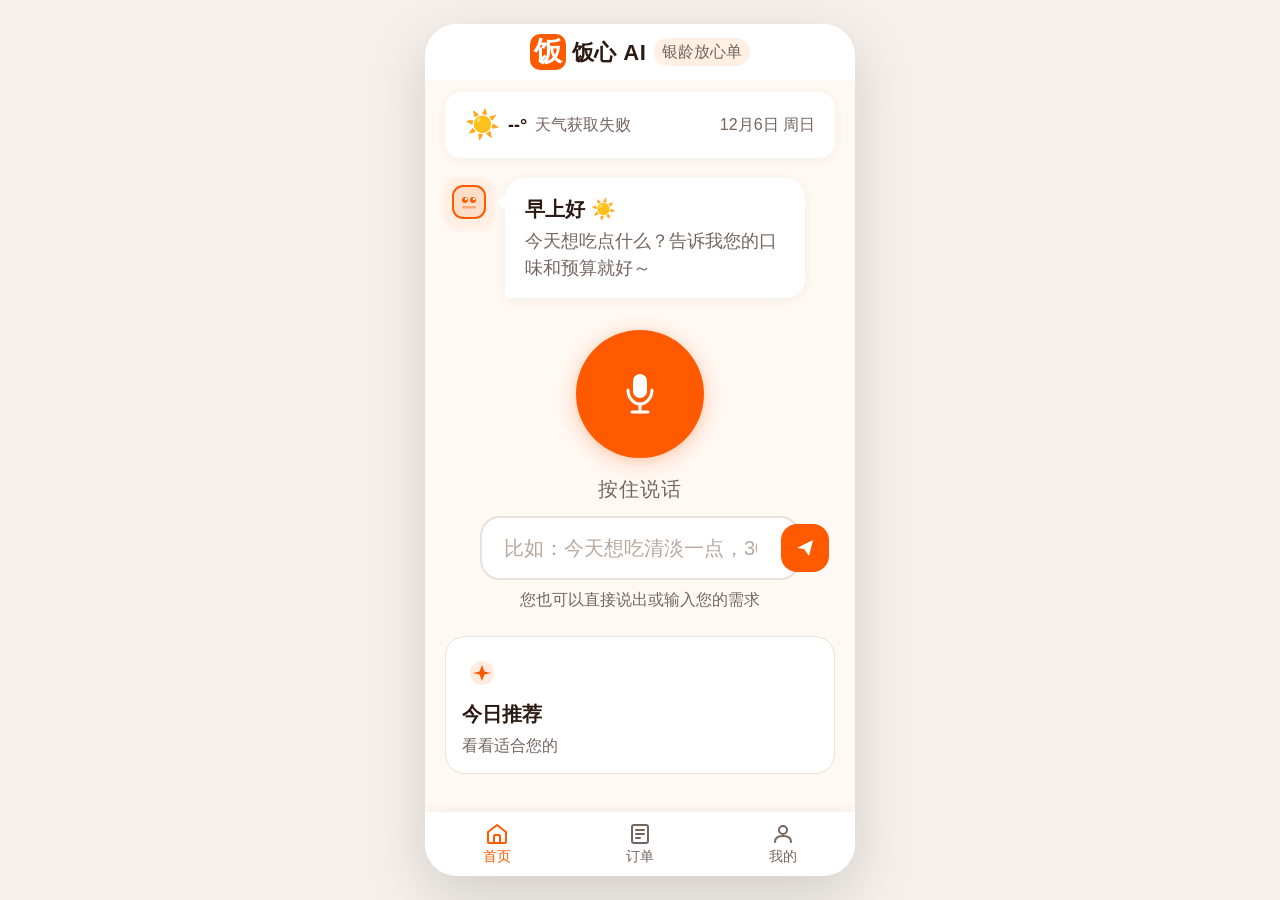
==== commit dc50af23: "v1.2.1: 全面适配手机端访问，底部导航稳健锚定，启动脚本新增局域网IP与一键重启 - 老人端/家属端响应式适配：手机全宽、100vh 兜底、aspect-ratio 高度兜底、viewport-" ====
--- a/frontend/elder/index.html
+++ b/frontend/elder/index.html
@@ -2,12 +2,12 @@
 <html lang="zh-CN">
 <head>
   <meta charset="UTF-8">
-  <meta name="viewport" content="width=device-width, initial-scale=1.0, user-scalable=no">
+  <meta name="viewport" content="width=device-width, initial-scale=1.0, viewport-fit=cover, user-scalable=no">
   <meta http-equiv="Cache-Control" content="no-cache, no-store, must-revalidate">
   <meta http-equiv="Pragma" content="no-cache">
   <meta http-equiv="Expires" content="0">
   <title>饭心 AI · 银龄放心单</title>
-  <link rel="stylesheet" href="css/style.css?v=20260802l">
+  <link rel="stylesheet" href="css/style.css?v=20260813a">
 </head>
 <body>
 
@@ -37,6 +37,18 @@
       <p class="voice-error-title">无法使用语音</p>
       <p class="voice-error-desc" id="voiceErrorDesc"></p>
       <button class="voice-error-btn" id="voiceErrorClose">我知道了</button>
+    </div>
+  </div>
+
+  <!-- 服务器连接失败提示 -->
+  <div class="server-error-overlay" id="serverErrorOverlay" style="display:none;">
+    <div class="server-error-box">
+      <div class="server-error-icon">
+        <svg viewBox="0 0 48 48" width="46" height="46" fill="none"><circle cx="24" cy="24" r="20" stroke="#FF5A00" stroke-width="2"/><line x1="24" y1="13" x2="24" y2="26" stroke="#FF5A00" stroke-width="2.5" stroke-linecap="round"/><circle cx="24" cy="32" r="2.5" fill="#FF5A00"/></svg>
+      </div>
+      <p class="server-error-title">服务器连接失败</p>
+      <p class="server-error-desc">无法连接到服务器，请确认服务器已启动后重试</p>
+      <button class="server-error-btn" id="serverErrorBtn">我知道了</button>
     </div>
   </div>
 
@@ -143,8 +155,13 @@
       <div class="header-spacer"></div>
     </header>
     <div class="ai-character-area">
-      <div class="ai-character" id="aiCharacter">
-        <svg viewBox="0 0 120 120" fill="none"><circle cx="60" cy="70" r="38" fill="#FFF0E3" class="ai-glow"/><line x1="60" y1="6" x2="60" y2="22" stroke="#FF5A00" stroke-width="3" stroke-linecap="round"/><circle cx="60" cy="4" r="5" fill="#FF5A00" class="ai-antenna-dot"/><rect x="28" y="22" width="64" height="50" rx="14" fill="white" stroke="#FF5A00" stroke-width="3"/><circle cx="44" cy="46" r="7" fill="#FF5A00"/><circle cx="76" cy="46" r="7" fill="#FF5A00"/><circle cx="46" cy="44" r="3" fill="white" class="ai-eye-shine"/><circle cx="78" cy="44" r="3" fill="white" class="ai-eye-shine"/><rect x="43" y="57" width="34" height="4" rx="2" fill="#FF5A00" opacity=".5"/><rect x="18" y="38" width="12" height="20" rx="4" fill="#FFF0E3" stroke="#FF5A00" stroke-width="2.5"/><rect x="90" y="38" width="12" height="20" rx="4" fill="#FFF0E3" stroke="#FF5A00" stroke-width="2.5"/><rect x="34" y="76" width="52" height="36" rx="8" fill="white" stroke="#FF5A00" stroke-width="3"/><circle cx="60" cy="90" r="5" fill="#FF5A00" class="ai-heartbeat"/></svg>
+      <div class="ai-robot-row">
+        <div class="ai-character" id="aiCharacter">
+          <svg viewBox="0 0 120 120" fill="none"><circle cx="60" cy="70" r="38" fill="#FFF0E3" class="ai-glow"/><line x1="60" y1="6" x2="60" y2="22" stroke="#FF5A00" stroke-width="3" stroke-linecap="round"/><circle cx="60" cy="4" r="5" fill="#FF5A00" class="ai-antenna-dot"/><rect x="28" y="22" width="64" height="50" rx="14" fill="white" stroke="#FF5A00" stroke-width="3"/><circle cx="44" cy="46" r="7" fill="#FF5A00"/><circle cx="76" cy="46" r="7" fill="#FF5A00"/><circle cx="46" cy="44" r="3" fill="white" class="ai-eye-shine"/><circle cx="78" cy="44" r="3" fill="white" class="ai-eye-shine"/><rect x="43" y="57" width="34" height="4" rx="2" fill="#FF5A00" opacity=".5"/><rect x="18" y="38" width="12" height="20" rx="4" fill="#FFF0E3" stroke="#FF5A00" stroke-width="2.5"/><rect x="90" y="38" width="12" height="20" rx="4" fill="#FFF0E3" stroke="#FF5A00" stroke-width="2.5"/><rect x="34" y="76" width="52" height="36" rx="8" fill="white" stroke="#FF5A00" stroke-width="3"/><circle cx="60" cy="90" r="5" fill="#FF5A00" class="ai-heartbeat"/></svg>
+        </div>
+        <div class="ai-speech" id="bottomHint">
+          <span class="hint-text" id="bottomHintText">马上就好，正在为您找到合适的午餐！</span>
+        </div>
       </div>
       <div class="thinking-dots" id="thinkingDots">
         <span class="dot"></span><span class="dot"></span><span class="dot"></span>
@@ -195,12 +212,6 @@
         <div class="timeline-content"><div class="step-header"><span class="step-num">4</span><h3 class="step-title">生成方案</h3></div><p class="step-desc" data-default="综合评分，为您生成最佳推荐结果...">综合评分，为您生成最佳推荐结果...</p></div>
       </div>
     </div>
-    <div class="bottom-hint" id="bottomHint">
-      <div class="bottom-hint-bounce">
-        <svg class="hint-dot-icon" viewBox="0 0 16 16" width="16" height="16"><circle cx="8" cy="8" r="6" fill="#FF5A00" opacity=".3"/><circle cx="8" cy="8" r="3" fill="#FF5A00"/></svg>
-        <span class="hint-text" id="bottomHintText">马上就好，正在为您找到合适的午餐！</span>
-      </div>
-    </div>
     <div class="timeout-fallback" id="timeoutFallback" style="display:none;">
       <p class="timeout-hint">AI 响应时间较长</p>
       <button class="fallback-btn" id="fallbackBtn">用本地推荐继续</button>
@@ -224,6 +235,9 @@
         <path d="M6.8 11.5C7.1 13.6 8.4 14.9 10.5 15.2C8.4 15.5 7.1 16.8 6.8 18.9C6.5 16.8 5.2 15.5 3.1 15.2C5.2 14.9 6.5 13.6 6.8 11.5Z" fill="#FF8A3D"/>
       </svg>
       <span class="query-text" id="queryText">为您找到以下推荐</span>
+    </div>
+    <div class="local-mode-hint" id="localModeHint" style="display:none;">
+      <span>⚠️ 当前为本地推荐（大模型未生效）。若推荐不贴合需求，请检查后端 OPENAI_API_KEY 配置后重启后端。</span>
     </div>
     <div class="meal-hero-card">
       <div class="meal-tags" id="mealTags"></div>
@@ -263,29 +277,16 @@
       <span class="page-title" id="deliveryTitle">订单配送中</span>
       <div class="header-spacer"></div>
     </header>
-    <div class="delivery-meal-card">
-      <div class="delivery-meal-imgwrap">
-        <img class="delivery-meal-img" id="deliveryMealImg" src="" alt="" style="display:none;">
-        <div class="delivery-meal-ph" id="deliveryMealPh">
+    <div class="delivery-status-card">
+      <div class="status-meal-imgwrap">
+        <img class="status-meal-img" id="deliveryMealImg" src="" alt="" style="display:none;">
+        <div class="status-meal-ph" id="deliveryMealPh">
           <svg viewBox="0 0 200 140" fill="none"><ellipse cx="100" cy="105" rx="80" ry="18" fill="#E9E1DB" opacity=".4"/><ellipse cx="100" cy="80" rx="65" ry="42" fill="white" stroke="#E9E1DB" stroke-width="2"/><ellipse cx="100" cy="76" rx="48" ry="30" fill="#FFF9F4"/><ellipse cx="78" cy="70" rx="20" ry="14" fill="white" stroke="#E9E1DB" stroke-width="1.5"/><path d="M92 58C98 48 112 48 120 54" fill="#FF5A00" opacity=".2" stroke="#FF5A00" stroke-width="2" stroke-linecap="round"/><circle cx="55" cy="72" r="10" fill="#35B84A" opacity=".15" stroke="#35B84A" stroke-width="1.5"/><circle cx="95" cy="85" r="8" fill="#F28C28" opacity=".15" stroke="#F28C28" stroke-width="1.5"/></svg>
         </div>
       </div>
-      <div class="delivery-meal-meta">
-        <span class="delivery-meal-name" id="deliveryMealName">正在为您准备餐品...</span>
-        <span class="delivery-meal-price" id="deliveryMealPrice"></span>
-      </div>
-    </div>
-    <div class="delivery-status-card">
-      <div class="status-scene" id="statusScene">
-        <div class="scene scene--preparing" id="scenePreparing">
-          <svg viewBox="0 0 200 140" fill="none"><rect x="30" y="50" width="140" height="60" rx="8" fill="#FFF0E3" stroke="#FF5A00" stroke-width="1.5" opacity=".5"/><ellipse cx="100" cy="80" rx="35" ry="12" fill="#E9E1DB" opacity=".5"/><path d="M65 80C65 60 95 50 100 50C105 50 135 60 135 80" fill="white" stroke="#FF5A00" stroke-width="2"/><path d="M85 48C88 42 92 42 90 48" stroke="#FF5A00" stroke-width="1.5" stroke-linecap="round" opacity=".4" class="steam-1"/><path d="M100 46C103 38 107 38 105 46" stroke="#FF5A00" stroke-width="1.5" stroke-linecap="round" opacity=".5" class="steam-2"/><path d="M115 48C118 42 122 42 120 48" stroke="#FF5A00" stroke-width="1.5" stroke-linecap="round" opacity=".4" class="steam-3"/></svg>
-        </div>
-        <div class="scene scene--delivering" id="sceneDelivering" style="display:none;">
-          <svg viewBox="0 0 200 140" fill="none"><line x1="10" y1="110" x2="190" y2="110" stroke="#E9E1DB" stroke-width="2" stroke-dasharray="8,4"/><rect x="80" y="78" width="50" height="30" rx="6" fill="white" stroke="#FF5A00" stroke-width="2.5" class="courier-bike"/><circle cx="92" cy="108" r="10" fill="none" stroke="#74655E" stroke-width="2.5" class="wheel-1"/><circle cx="118" cy="108" r="10" fill="none" stroke="#74655E" stroke-width="2.5" class="wheel-2"/><circle cx="115" cy="70" r="10" fill="white" stroke="#FF5A00" stroke-width="2"/><circle cx="112" cy="67" r="2" fill="#FF5A00"/><circle cx="118" cy="67" r="2" fill="#FF5A00"/><path d="M112 75C114 78 116 78 118 75" stroke="#FF5A00" stroke-width="1.5" stroke-linecap="round"/><rect x="70" y="74" width="22" height="16" rx="4" fill="#FFF0E3" stroke="#FF5A00" stroke-width="2"/><line x1="50" y1="90" x2="58" y2="90" stroke="#FF5A00" stroke-width="1.5" stroke-linecap="round" opacity=".4" class="speed-line"/><line x1="45" y1="95" x2="55" y2="95" stroke="#FF5A00" stroke-width="1.5" stroke-linecap="round" opacity=".3" class="speed-line"/><circle cx="180" cy="110" r="6" fill="#35B84A" opacity=".2" stroke="#35B84A" stroke-width="2"/><path d="M178 110L180 113L183 108" stroke="#35B84A" stroke-width="2" stroke-linecap="round" stroke-linejoin="round"/></svg>
-        </div>
-        <div class="scene scene--delivered" id="sceneDelivered" style="display:none;">
-          <svg viewBox="0 0 200 140" fill="none"><circle cx="100" cy="65" r="35" fill="#35B84A" opacity=".1"/><circle cx="100" cy="65" r="22" fill="#35B84A"/><path d="M88 65L96 73L112 57" stroke="white" stroke-width="3.5" stroke-linecap="round" stroke-linejoin="round"/><rect x="75" y="90" width="50" height="35" rx="6" fill="white" stroke="#35B84A" stroke-width="2"/></svg>
-        </div>
+      <div class="status-meal-meta">
+        <span class="status-meal-name" id="deliveryMealName">正在为您准备餐品...</span>
+        <span class="status-meal-price" id="deliveryMealPrice"></span>
       </div>
       <div class="status-text-area">
         <h2 class="status-title" id="statusTitle">商家正在制作中</h2>
@@ -579,7 +580,7 @@
 
 </div>
 
-        <script src="js/api.js?v=20260802g"></script>
-        <script src="js/app.js?v=20260802o"></script>
+        <script src="js/api.js?v=20260806b"></script>
+        <script src="js/app.js?v=20260806b"></script>
 </body>
 </html>
--- a/frontend/elder/css/style.css
+++ b/frontend/elder/css/style.css
@@ -23,16 +23,16 @@
 /* ===== 全局重置 ===== */
 *,*::before,*::after{box-sizing:border-box;margin:0;padding:0}
 html{font-size:16px;-webkit-text-size-adjust:100%;-webkit-tap-highlight-color:transparent}
-body{font-family:-apple-system,BlinkMacSystemFont,"PingFang SC","Microsoft YaHei",sans-serif;background:#F5F0EB;color:var(--color-text-primary);line-height:var(--leading-normal);-webkit-font-smoothing:antialiased;overflow-x:hidden;min-height:100dvh}
-.app-container{width:100%;max-width:430px;min-height:100dvh;margin:0 auto;background:var(--color-canvas);position:relative;overflow:hidden}
+body{font-family:-apple-system,BlinkMacSystemFont,"PingFang SC","Microsoft YaHei",sans-serif;background:#F5F0EB;color:var(--color-text-primary);line-height:var(--leading-normal);-webkit-font-smoothing:antialiased;overflow-x:hidden;min-height:100vh;min-height:100dvh}
+.app-container{width:100%;max-width:430px;min-height:100vh;min-height:100dvh;margin:0 auto;background:var(--color-canvas);position:relative;overflow:hidden}
 button:focus-visible,input:focus-visible{outline:2px solid var(--color-primary);outline-offset:2px}
 @media(prefers-reduced-motion:reduce){*,*::before,*::after{animation-duration:0.01ms!important;transition-duration:0.01ms!important}}
-@media(min-width:768px){body{display:flex;align-items:center;justify-content:center;padding:24px}.app-container{border-radius:32px;box-shadow:0 20px 60px rgba(0,0,0,.15);min-height:min(100dvh - 48px,932px)}}
+@media(min-width:768px){body{display:flex;align-items:center;justify-content:center;padding:24px}.app-container{border-radius:32px;box-shadow:0 20px 60px rgba(0,0,0,.15);min-height:min(100vh - 48px,932px);min-height:min(100dvh - 48px,932px)}.app-container .page--active{min-height:min(100vh - 48px,932px);min-height:min(100dvh - 48px,932px)}}
 
 /* ===== 页面切换 ===== */
 .page{display:none;animation:pageIn .3s ease-out}
-.page--active{display:flex;flex-direction:column;min-height:100dvh}
-@keyframes pageIn{from{opacity:0;transform:translateY(4px)}to{opacity:1;transform:translateY(0)}}
+.page--active{display:flex;flex-direction:column;min-height:100vh;min-height:100dvh}
+@keyframes pageIn{from{opacity:0}to{opacity:1}}
 
 /* ===== Toast ===== */
 .toast{position:fixed;top:80px;left:50%;transform:translateX(-50%);z-index:300;background:var(--color-text-primary);color:white;font-size:var(--text-body);font-weight:var(--weight-medium);padding:var(--space-md) var(--space-xl);border-radius:var(--radius-full);box-shadow:0 4px 16px rgba(0,0,0,.2);pointer-events:none;opacity:0;transition:opacity var(--duration-normal);white-space:nowrap}
@@ -87,7 +87,7 @@
 .quick-card-icon{width:40px;height:40px;display:flex;align-items:center;justify-content:center;border-radius:var(--radius-md);flex-shrink:0}.quick-card-icon svg{width:32px;height:32px}
 .quick-card-label{font-size:var(--text-body-large);font-weight:var(--weight-semibold);color:var(--color-text-primary)}
 .quick-card-desc{font-size:var(--text-caption);color:var(--color-text-secondary)}
-.bottom-nav{position:fixed;bottom:0;left:50%;transform:translateX(-50%);width:100%;max-width:430px;height:64px;background:var(--color-surface);display:flex;align-items:center;justify-content:space-around;box-shadow:0 -2px 12px rgba(43,26,19,.06);z-index:100;padding-bottom:env(safe-area-inset-bottom,0)}
+.bottom-nav{width:100%;max-width:430px;height:64px;background:var(--color-surface);display:flex;align-items:center;justify-content:space-around;box-shadow:0 -2px 12px rgba(43,26,19,.06);flex-shrink:0;margin-top:auto;padding-bottom:env(safe-area-inset-bottom,0)}
 .nav-item{display:flex;flex-direction:column;align-items:center;justify-content:center;gap:2px;border:none;background:none;cursor:pointer;padding:var(--space-sm) var(--space-lg);min-height:var(--touch-min);min-width:64px;color:var(--color-text-secondary);font-family:inherit;transition:color var(--duration-fast)}
 .nav-item--active{color:var(--color-primary)}.nav-icon{width:24px;height:24px}.nav-label{font-size:14px;font-weight:var(--weight-medium)}
 
@@ -95,7 +95,8 @@
    PAGE 02: AI 思考中
    ============================================================ */
 .ai-character-area{display:flex;flex-direction:column;align-items:center;padding:var(--space-2xl) 0 var(--space-lg)}
-.ai-character{width:140px;height:140px;position:relative}.ai-character svg{width:100%;height:100%}
+.ai-robot-row{display:flex;align-items:center;justify-content:center;gap:var(--space-md);width:100%}
+.ai-character{width:140px;height:140px;position:relative;flex-shrink:0}.ai-character svg{width:100%;height:100%}
 .ai-glow{animation:aiGlow 2s ease-in-out infinite;transform-origin:center}
 @keyframes aiGlow{0%,100%{opacity:.3;r:38}50%{opacity:.6;r:42}}
 .ai-antenna-dot{animation:antennaBlink .8s ease-in-out infinite}
@@ -136,11 +137,10 @@
 .timeline-step--done .step-icon--pending{display:none}.timeline-step--done .step-icon--active{display:none}.timeline-step--done .step-icon--done{display:block}
 .timeline-step--done .timeline-line{background:var(--color-success)}
 .timeline-step--error .step-title{color:var(--color-danger)}.timeline-step--error .step-desc{color:var(--color-danger)}
-.bottom-hint{position:fixed;bottom:32px;left:50%;transform:translateX(-50%);width:calc(100% - 48px);max-width:382px;z-index:50}
-.bottom-hint-bounce{display:flex;align-items:center;justify-content:center;gap:var(--space-sm);padding:var(--space-md) var(--space-xl);background:var(--color-surface);border-radius:var(--radius-full);box-shadow:0 4px 20px rgba(255,90,0,.12);animation:hintBounce 2s ease-in-out infinite}
-@keyframes hintBounce{0%,100%{transform:translateY(0)}50%{transform:translateY(-4px)}}
-.hint-dot-icon{flex-shrink:0;animation:hintDotPulse 1.5s ease-in-out infinite}
-@keyframes hintDotPulse{0%,100%{opacity:.4}50%{opacity:1}}
+.ai-speech{position:relative;background:var(--color-surface);border:2px solid var(--color-primary-light);border-radius:var(--radius-lg);padding:var(--space-md) var(--space-lg);box-shadow:0 4px 20px rgba(255,90,0,.12);max-width:220px;animation:speechIn .45s ease-out}
+.ai-speech::after{content:'';position:absolute;left:-13px;top:50%;transform:translateY(-50%);border-top:11px solid transparent;border-bottom:11px solid transparent;border-right:13px solid var(--color-primary-light);z-index:1}
+.ai-speech::before{content:'';position:absolute;left:-10px;top:50%;transform:translateY(-50%);border-top:9px solid transparent;border-bottom:9px solid transparent;border-right:10px solid var(--color-surface);z-index:2}
+@keyframes speechIn{from{opacity:0;transform:translateY(10px) scale(.96)}to{opacity:1;transform:translateY(0) scale(1)}}
 .hint-text{font-size:var(--text-body);font-weight:var(--weight-medium);color:var(--color-text-primary)}
 .timeout-fallback{margin:var(--space-xl);padding:var(--space-xl);text-align:center;display:flex;flex-direction:column;align-items:center;gap:var(--space-md);animation:fadeIn .4s ease-out}
 @keyframes fadeIn{from{opacity:0;transform:translateY(8px)}to{opacity:1;transform:translateY(0)}}
@@ -153,13 +153,14 @@
    ============================================================ */
 .query-summary{display:flex;align-items:flex-start;gap:var(--space-sm);margin:var(--space-lg) var(--space-xl);padding:var(--space-md) var(--space-lg);background:var(--color-primary-light);border-radius:var(--radius-md)}
 .query-icon{flex-shrink:0;margin-top:1px}.query-text{font-size:var(--text-caption);color:var(--color-text-primary)}
+.local-mode-hint{margin:0 var(--space-xl) var(--space-lg);padding:var(--space-sm) var(--space-md);background:#FFF3E0;border-left:3px solid var(--color-warning);border-radius:var(--radius-sm);font-size:var(--text-caption);color:#8a5a00;line-height:1.5}
 .meal-hero-card{margin:0 var(--space-xl) var(--space-lg);background:var(--color-surface);border-radius:var(--radius-xl);box-shadow:var(--shadow-card);overflow:hidden}
 .meal-tags{display:flex;gap:var(--space-sm);padding:var(--space-lg) var(--space-lg) 0;flex-wrap:wrap}
 .meal-tag{font-size:14px;font-weight:var(--weight-semibold);color:var(--color-primary);background:var(--color-primary-light);padding:3px 10px;border-radius:var(--radius-full)}
 .meal-image-area{padding:var(--space-lg) var(--space-lg) 0}
-.meal-placeholder{width:100%;aspect-ratio:5/3;background:linear-gradient(135deg,#FFF9F4 0%,#FFF0E3 100%);border-radius:var(--radius-lg);display:flex;align-items:center;justify-content:center;overflow:hidden}
+.meal-placeholder{width:100%;height:200px;aspect-ratio:5/3;background:linear-gradient(135deg,#FFF9F4 0%,#FFF0E3 100%);border-radius:var(--radius-lg);display:flex;align-items:center;justify-content:center;overflow:hidden}
 .meal-placeholder svg{width:80%;max-width:260px;height:auto}
-.meal-image{width:100%;aspect-ratio:5/3;object-fit:cover;border-radius:var(--radius-lg)}
+.meal-image{width:100%;height:200px;aspect-ratio:5/3;object-fit:cover;border-radius:var(--radius-lg)}
 .meal-name{font-size:28px;font-weight:var(--weight-bold);color:var(--color-text-primary);padding:var(--space-lg) var(--space-lg) 0;line-height:var(--leading-tight)}
 .meal-desc{font-size:var(--text-caption);color:var(--color-text-secondary);padding:var(--space-sm) var(--space-lg) 0}
 .price-delivery-row{display:flex;align-items:center;justify-content:space-between;padding:var(--space-lg) var(--space-lg)}
@@ -189,16 +190,13 @@
    PAGE 04: 订单配送中
    ============================================================ */
 .delivery-status-card{margin:var(--space-lg) var(--space-xl);background:var(--color-surface);border-radius:var(--radius-xl);box-shadow:var(--shadow-card);overflow:hidden}
-.status-scene{position:relative;width:100%;height:180px;background:linear-gradient(180deg,#FFF9F4 0%,#FFF0E3 100%);display:flex;align-items:center;justify-content:center}
-.scene{position:absolute;width:100%;height:100%;display:flex;align-items:center;justify-content:center}.scene svg{width:80%;max-width:240px;height:auto}
-.steam-1{animation:steamFloat 2s ease-in-out infinite}.steam-2{animation:steamFloat 2s ease-in-out .6s infinite}.steam-3{animation:steamFloat 2s ease-in-out 1.2s infinite}
-@keyframes steamFloat{0%,100%{opacity:.2;transform:translateY(0)}50%{opacity:.6;transform:translateY(-8px)}}
-.wheel-1,.wheel-2{animation:wheelSpin .8s linear infinite;transform-origin:center}
-@keyframes wheelSpin{from{transform:rotate(0deg)}to{transform:rotate(360deg)}}
-.speed-line{animation:speedLine .6s ease-out infinite}
-@keyframes speedLine{0%{opacity:0;transform:translateX(10px)}100%{opacity:.5;transform:translateX(-10px)}}
-.courier-bike{animation:bikeBounce .6s ease-in-out infinite}
-@keyframes bikeBounce{0%,100%{transform:translateY(0)}50%{transform:translateY(-3px)}}
+.status-meal-imgwrap{width:100%;height:200px;aspect-ratio:5/3;background:#FFF9F4;position:relative}
+.status-meal-img{width:100%;height:100%;object-fit:cover;display:block}
+.status-meal-ph{width:100%;height:100%;display:flex;align-items:center;justify-content:center}
+.status-meal-ph svg{width:100%;height:100%}
+.status-meal-meta{display:flex;align-items:baseline;justify-content:space-between;gap:var(--space-md);padding:var(--space-lg) var(--space-xl) 0}
+.status-meal-name{font-size:var(--text-h2);font-weight:var(--weight-bold);color:var(--color-text-primary);white-space:nowrap;overflow:hidden;text-overflow:ellipsis}
+.status-meal-price{font-size:var(--text-body-large);font-weight:var(--weight-bold);color:var(--color-primary);flex-shrink:0}
 .status-text-area{padding:var(--space-xl);text-align:center}
 .status-title{font-size:28px;font-weight:var(--weight-bold);color:var(--color-text-primary);margin-bottom:var(--space-sm)}
 .status-subtitle{font-size:var(--text-body);color:var(--color-text-secondary)}
@@ -241,7 +239,7 @@
 .badge-subtitle{font-size:var(--text-body-large);color:var(--color-text-secondary);animation:fadeUpIn .5s .35s ease-out both}
 @keyframes fadeUpIn{from{opacity:0;transform:translateY(12px)}to{opacity:1;transform:translateY(0)}}
 .delivered-meal-card{margin:0 var(--space-xl) var(--space-xl);padding:var(--space-xl);background:var(--color-surface);border:1px solid var(--color-border);border-radius:var(--radius-xl);display:flex;flex-direction:column;align-items:center;box-shadow:var(--shadow-card)}
-.meal-card-icon{width:100%;max-width:200px;margin-bottom:var(--space-lg)}.meal-card-icon svg{width:100%;height:auto}
+.meal-card-icon{width:100%;max-width:100%;margin-bottom:var(--space-lg)}.meal-card-icon svg{width:100%;height:auto}
 .meal-card-name{font-size:28px;font-weight:var(--weight-bold);color:var(--color-text-primary);margin-bottom:var(--space-sm)}
 .meal-card-info{display:flex;align-items:center;gap:var(--space-md)}
 .meal-card-price{font-size:var(--text-body);font-weight:var(--weight-bold);color:var(--color-primary)}
@@ -266,7 +264,7 @@
 /* ============================================================
    PAGE 06: 订单
    ============================================================ */
-#page-orders{padding-bottom:64px}
+#page-orders{padding-bottom:0}
 .orders-list{padding:var(--space-lg) var(--space-xl)}
 .order-history-card{background:var(--color-surface);border-radius:var(--radius-lg);box-shadow:var(--shadow-card);padding:var(--space-lg);margin-bottom:var(--space-md);cursor:pointer;transition:transform var(--duration-fast)}.order-history-card:active{transform:scale(.98)}
 .ohc-top{display:flex;align-items:center;justify-content:space-between;margin-bottom:var(--space-sm)}.ohc-meal{font-size:var(--text-body);font-weight:var(--weight-semibold);color:var(--color-text-primary)}.ohc-status{font-size:14px;font-weight:var(--weight-semibold);padding:2px 8px;border-radius:var(--radius-full)}.ohc-status--active{color:var(--color-primary);background:var(--color-primary-light)}.ohc-status--done{color:var(--color-success);background:#E8F8EB}
@@ -288,7 +286,7 @@
 /* ============================================================
    PAGE 07: 我的
    ============================================================ */
-#page-profile{padding-bottom:64px}
+#page-profile{padding-bottom:0}
 .elder-status-header{display:flex;align-items:center;gap:var(--space-lg);margin:var(--space-lg) var(--space-xl) var(--space-md);padding:var(--space-xl);background:var(--color-surface);border-radius:var(--radius-xl);box-shadow:var(--shadow-card)}
 .elder-avatar{flex-shrink:0;width:56px;height:56px;border-radius:50%;background:var(--color-primary-light);display:flex;align-items:center;justify-content:center}
 .elder-avatar svg{width:48px;height:48px}
@@ -348,6 +346,15 @@
 .voice-error-btn{width:100%;padding:14px;font-size:var(--text-body);font-weight:var(--weight-bold);color:#fff;background:var(--color-primary);border:none;border-radius:var(--radius-full);cursor:pointer;transition:background var(--duration-fast)}
 .voice-error-btn:active{background:var(--color-primary-press)}
 
+/* 服务器连接失败提示 */
+.server-error-overlay{position:fixed;top:0;left:0;right:0;bottom:0;z-index:1350;background:rgba(43,26,19,.5);display:flex;align-items:center;justify-content:center;padding:var(--space-xl)}
+.server-error-box{background:var(--color-surface);border-radius:var(--radius-xl);padding:var(--space-3xl) var(--space-2xl);max-width:340px;width:100%;text-align:center;box-shadow:0 12px 40px rgba(0,0,0,.25)}
+.server-error-icon{margin-bottom:var(--space-md)}
+.server-error-title{font-size:var(--text-h2);font-weight:var(--weight-bold);color:var(--color-text-primary);margin-bottom:var(--space-md)}
+.server-error-desc{font-size:var(--text-caption);line-height:1.6;color:var(--color-text-secondary);margin-bottom:var(--space-xl)}
+.server-error-btn{width:100%;padding:14px;font-size:var(--text-body);font-weight:var(--weight-bold);color:#fff;background:var(--color-primary);border:none;border-radius:var(--radius-full);cursor:pointer;transition:background var(--duration-fast)}
+.server-error-btn:active{background:var(--color-primary-press)}
+
 /* ============================================================
    取消订单确认弹窗
    ============================================================ */
@@ -364,16 +371,8 @@
 .cancel-confirm-btn--yes:active{background:#A92F22;transform:scale(.97)}
 
 /* ============================================================
-   配送页 · 餐品图
-   ============================================================ */
-.delivery-meal-card{margin:var(--space-md) var(--space-xl) var(--space-sm);background:var(--color-surface);border-radius:var(--radius-lg);padding:var(--space-md) var(--space-lg);display:flex;align-items:center;gap:var(--space-lg);box-shadow:var(--shadow-card)}
-.delivery-meal-imgwrap{width:96px;height:64px;border-radius:var(--radius-md);overflow:hidden;flex-shrink:0;background:#FFF9F4}
-.delivery-meal-img{width:100%;height:100%;object-fit:cover;display:block}
-.delivery-meal-ph{width:100%;height:100%;display:flex;align-items:center;justify-content:center}
-.delivery-meal-ph svg{width:100%;height:100%}
-.delivery-meal-meta{flex:1;min-width:0;display:flex;flex-direction:column;gap:4px}
-.delivery-meal-name{font-size:var(--text-body);font-weight:var(--weight-bold);color:var(--color-text-primary);white-space:nowrap;overflow:hidden;text-overflow:ellipsis}
-.delivery-meal-price{font-size:var(--text-body);font-weight:var(--weight-bold);color:var(--color-primary)}
+   配送页 · 餐品图（已并入状态窗口，见 .status-meal-*）
+   ============================================================ */
 
 /* ============================================================
    收餐页 · 餐品图
